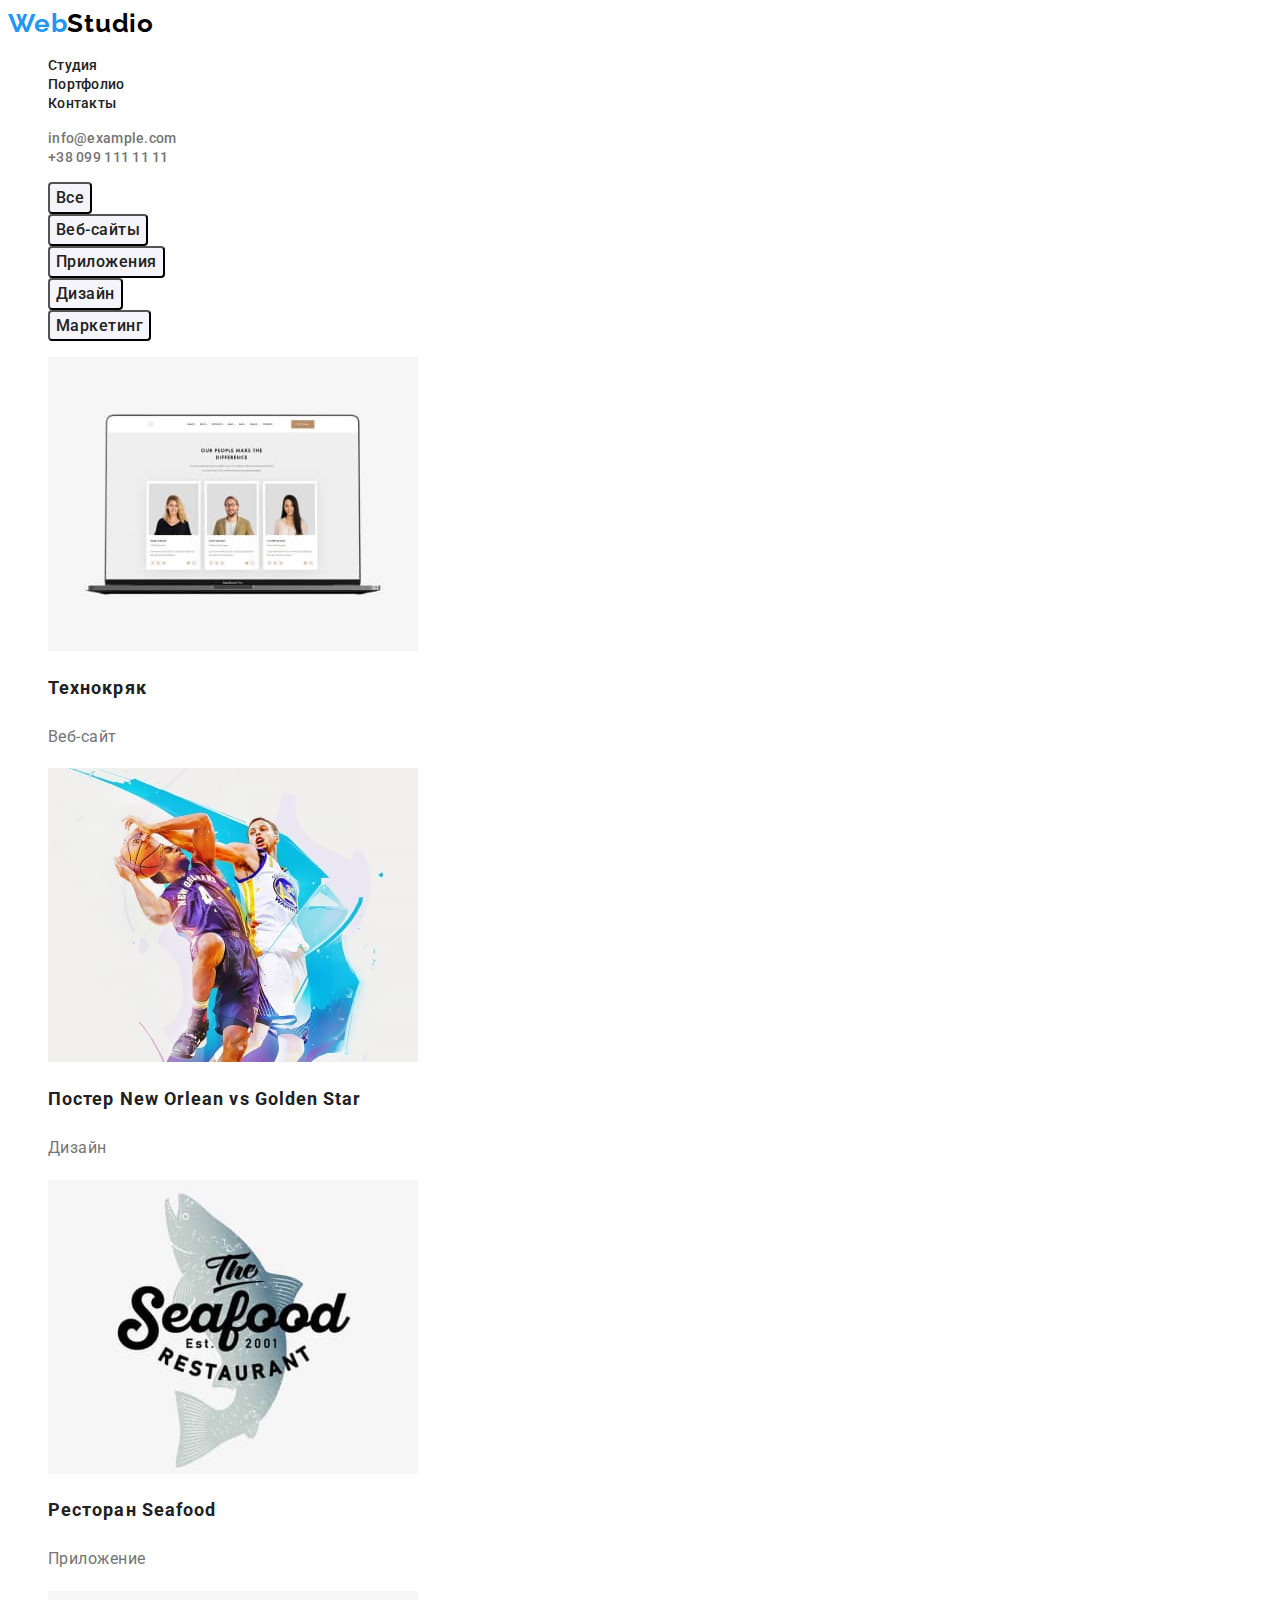
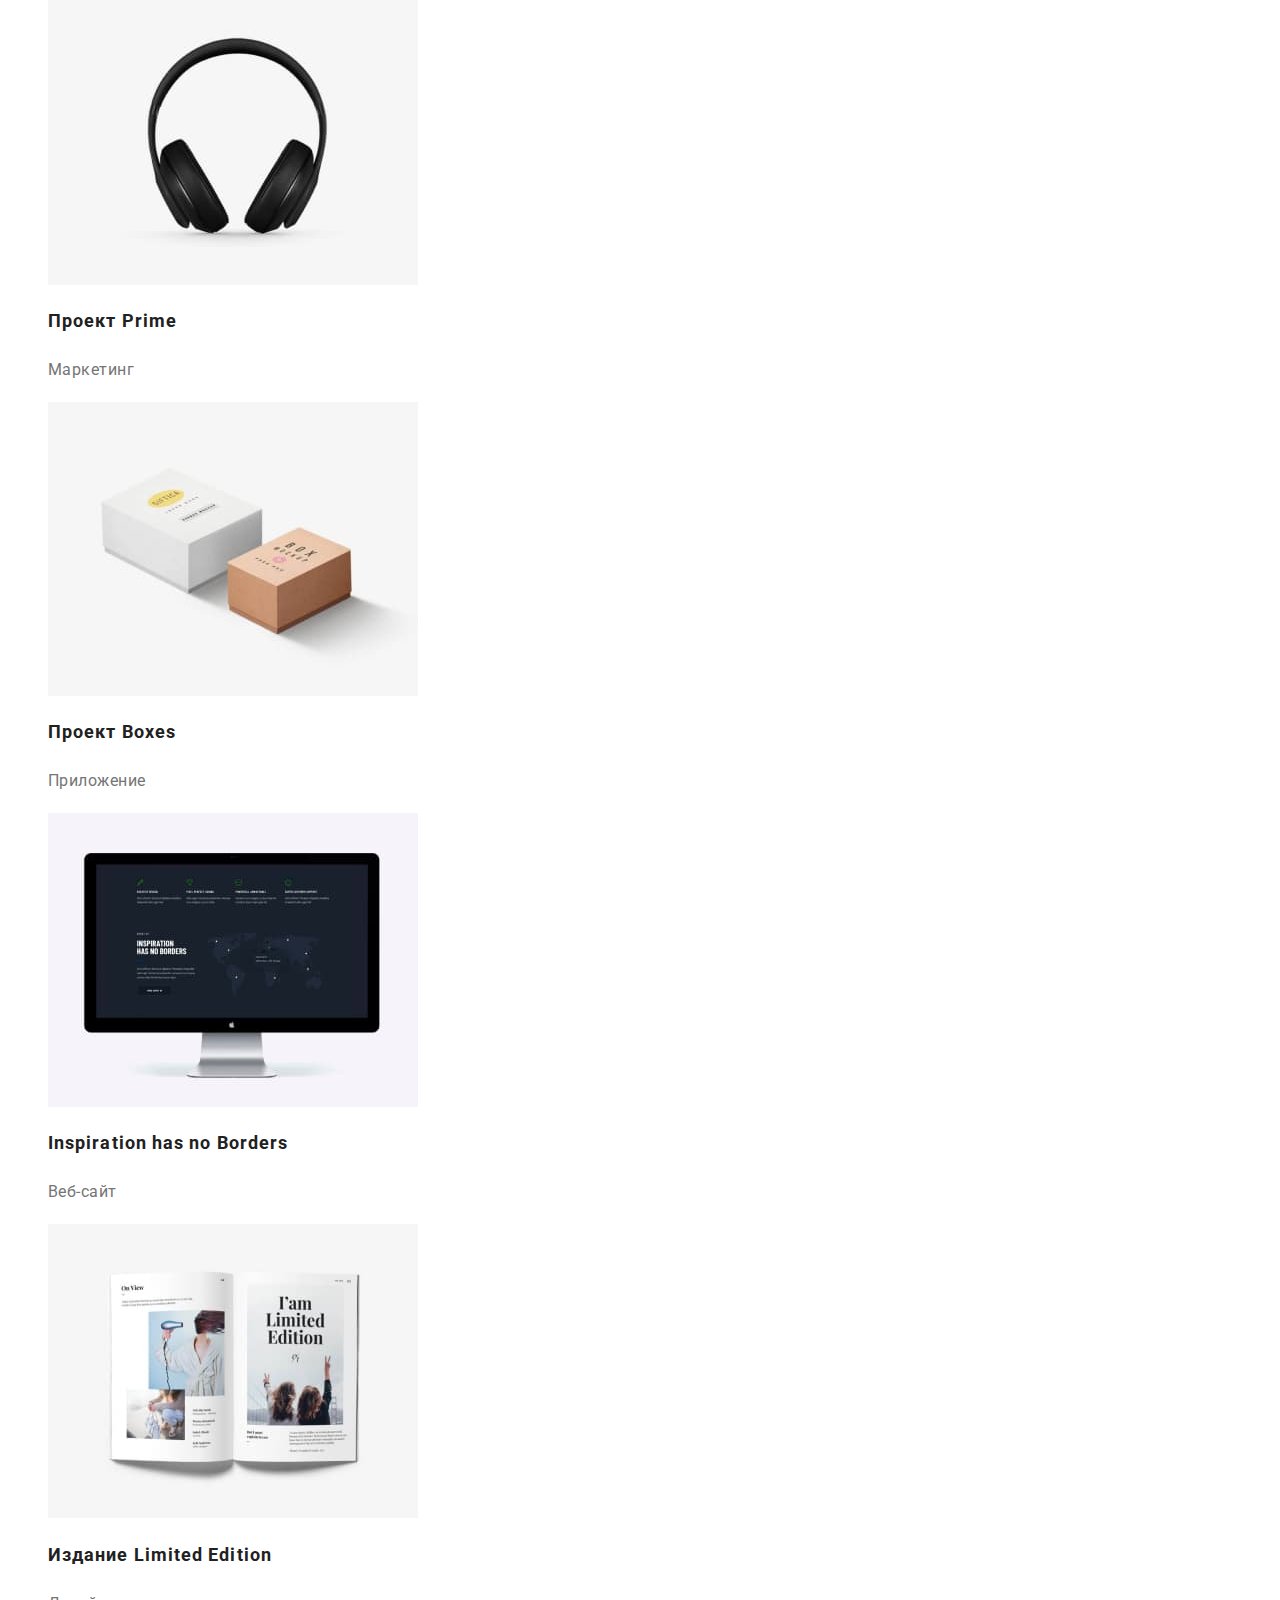
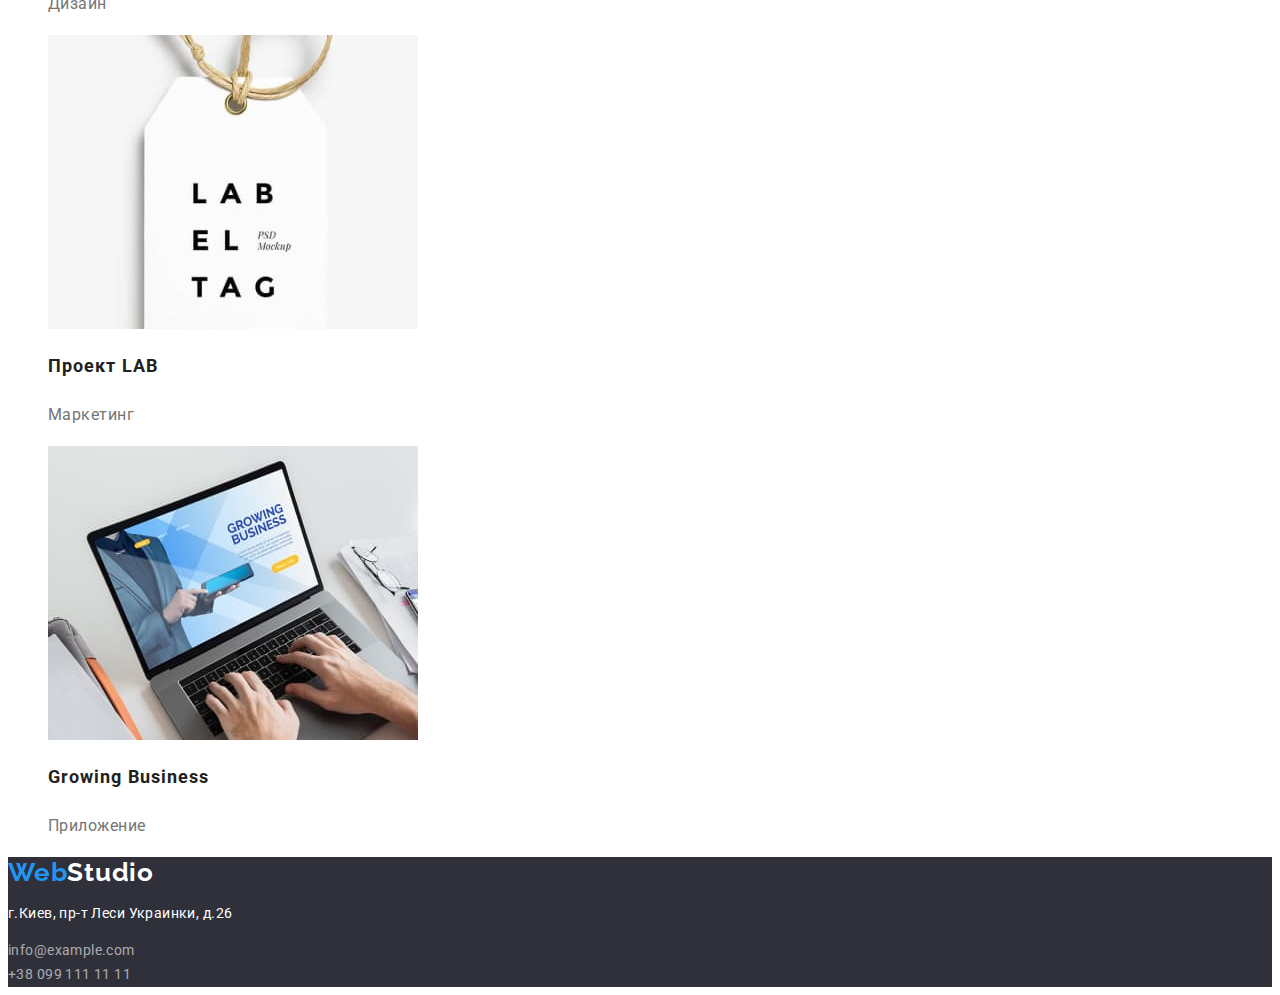
==== portfolio.html @ 2805c175 "try2" ====
<!DOCTYPE html>
<html lang="ru">

<head>
    <meta charset="UTF-8">
    <meta http-equiv="X-UA-Compatible" content="IE=edge">
    <meta name="viewport" content="width=device-width, initial-scale=1.0">
    <title>Document</title>
    <link
        href="https://fonts.googleapis.com/css2?family=Raleway:wght@700&family=Roboto:wght@400;500;700;900&display=swap"
        rel="stylesheet">
    <link rel="stylesheet" href="./css/styles.css" />
</head>

<body>
    <!--Header-->
    <header>
        <a href="#" class="logo"><span class="web">Web</span><span class="studio-black">Studio</span></a>
        <nav>
            <ul>
                <li><a class="menu-navigation" href="index.html">Студия</a></li>
                <li><a class="menu-navigation" href="#">Портфолио</a></li>
                <li><a class="menu-navigation" href="#">Контакты</a></li>
            </ul>
        </nav>
        <ul>
            <li><a class="contacts" href="mailto:info@example.com">info@example.com</a></li>
            <li><a class="contacts" href="tel:+380991111111">+38 099 111 11 11</a></li>
        </ul>
    </header>

    <!--Main-->
    <main>
        <!--Section 1-->
        <section>
            <h1 hidden>Фильтры</h1>
            <div>
                <ul>
                    <li><button type="button" class="buttons">Все</button></li>
                    <li><button type="button" class="buttons">Веб-сайты</button></li>
                    <li><button type="button" class="buttons">Приложения</button></li>
                    <li><button type="button" class="buttons">Дизайн</button></li>
                    <li><button type="button" class="buttons">Маркетинг</button></li>
                </ul>
            </div>
            <ul>
                <!-- Фото технокряка -->
                <li>
                    <img src="./images/project1.jpg" alt="Технокряк Веб-сайт" width="370" />
                    <h2 class="projects">Технокряк</h2>
                    <p class="product">Веб-сайт</p>
                </li>
                <!-- Фото лого постера -->
                <li>
                    <img src="./images/project2.jpg" alt="Постер New Orlean vs Golden Star Дизайн" width="370" />
                    <h2 class="projects">Постер New Orlean vs Golden Star</h2>
                    <p class="product">Дизайн</p>
                </li>
                <!-- Фото лого ресторана -->
                <li>
                    <img src="./images/project3.jpg" alt="Ресторан Seafood Приложение" width="370" />
                    <h2 class="projects">Ресторан Seafood</h2>
                    <p class="product">Приложение</p>
                </li>
                <!-- Фото наушников -->
                <li>
                    <img src="./images/project4.jpg" alt="Проект Prime Маркетинг Наушники" width="370" />
                    <h2 class="projects">Проект Prime</h2>
                    <p class="product">Маркетинг</p>
                </li>
                <!-- Фото коробок -->
                <li>
                    <img src="./images/project5.jpg" alt="Проект Boxes Приложение Коробки" width="370" />
                    <h2 class="projects">Проект Boxes</h2>
                    <p class="product">Приложение</p>
                </li>
                <!-- Фото монитора -->
                <li>
                    <img src="./images/project6.jpg" alt="Inspiration has no Borders Веб-сайт Монитор" width="370" />
                    <h2 class="projects">Inspiration has no Borders</h2>
                    <p class="product">Веб-сайт</p>
                </li>
                <!-- Фото книги -->
                <li>
                    <img src="./images/project7.jpg" alt="Издание Limited Edition Дизайн Книга" width="370" />
                    <h2 class="projects">Издание Limited Edition</h2>
                    <p class="product">Дизайн</p>
                </li>
                <!-- Фото ярлыка -->
                <li>
                    <img src="./images/project8.jpg" alt="Проект LAB Маркетинг Ярлык" width="370" />
                    <h2 class="projects">Проект LAB</h2>
                    <p class="product">Маркетинг</p>
                </li>
                <!-- Фото ноутбука -->
                <li>
                    <img src="./images/project9.jpg" alt="Growing Business Приложение Ноутбук" width="370" />
                    <h2 class="projects">Growing Business</h2>
                    <p class="product">Приложение</p>
                </li>
            </ul>
        </section>
    </main>
    <!-- Footer -->
    <footer>
        <a href="#" class="logo"><span class="web">Web</span><span class="studio-white">Studio</span></a>
        <address class="footer-address">
            <p class="footer-text">г.Киев, пр-т Леси Украинки, д.26</p>
            <a href="mailto:info@example.com" class="footer-link">info@example.com</a> <br>
            <a href="tel:+380991111111" class="footer-link">+38 099 111 11 11</a>
        </address>
    </footer>
</body>

</html>
---- css/styles.css ----
body {
    font-family: Roboto, Raleway, sans-serif;
    color: var(--main-text);
}

li {
    list-style: none;
}

/* HEADER */

/* logo */
.logo {
    font-family: Raleway, sans-serif;
    font-weight: 700;
    font-size: 26px;
    line-height: 1.19;
    text-decoration: none;
    letter-spacing: 0.03em;
}

.web {
    color: var(--active-text);
}

.studio-black {
    color: var(--ultra-black-text);
}

.studio-white {
    color: var(--white-text);
}

/* navigation */
.menu-navigation {
    font-weight: 500;
    font-size: 14px;
    line-height: 1.14;
    text-decoration: none;
    color: var(--black-text);
    letter-spacing: 0.02em;
}

.menu-navigation:link {
    color: var(--black-text);
}

.menu-navigation:visited {
    color: var(--black-text);
}

.menu-navigation:hover {
    color: var(--active-text);
}

.menu-navigation:focus {
    outline: none;
    color: var(--active-text);
}

.menu-navigation:active {
    color: var(--active-text);
}

/* contacts */
.contacts {
    font-weight: 500;
    font-size: 14px;
    line-height: 1.14;
    text-decoration: none;
    letter-spacing: 0.02em;
}

.contacts:link {
    color: var(--main-text);
}

.contacts:hover {
    color: var(--active-text);
}

.contacts:focus {
    outline: none;
    color: var(--active-text);
}

.contacts:active {
    color: var(--active-text);
}

/* MAIN */
/* STUDIO */

/* hero */
.hero {
    background-color: var(--dark-background);
}

.hero-slogan {
    font-weight: 900;
    font-size: 44px;
    line-height: 1.36;
    color: var(--white-text);
    text-align: center;
    letter-spacing: 0.06em;
    text-transform: uppercase;
}

/* button-studio */
.button-studio {
    width: 200px;
    height: 50px;
    box-shadow: 0px 4px 4px rgba(0, 0, 0, 0.15);
    border-radius: 4px;

    font-family: Roboto, Raleway, sans-serif;
    text-align: center;
    text-decoration: none;
    font-weight: 700;
    font-size: 16px;
    line-height: 1.88;
    letter-spacing: 0.06em;
    background-color: var(--active-text);
    color: var(--white-text);
    cursor: pointer;
}

.button-studio:hover {
    background-color: var(--active-text);
    color: var(--white-text);
}

.button-studio:focus {
    outline: none;
    background-color: var(--active-text);
    color: var(--white-text);
}

.button-studio:active {
    color: var(--black-text);
    background-color: var(--light-background);
}

.title {
    font-weight: 700;
    font-size: 14px;
    line-height: 1.14;
    text-decoration: none;
    color: var(--black-text);
    letter-spacing: 0.03em;
    text-transform: uppercase;
}

.text {
    font-size: 14px;
    line-height: 1.71;
    text-decoration: none;
    letter-spacing: 0.03em;
}

.activity {
    font-weight: 700;
    font-size: 36px;
    line-height: 1.16;
    text-decoration: none;
    color: var(--black-text);
    text-align: center;
    letter-spacing: 0.03em;
}

.my-team {
    font-weight: 700;
    font-size: 36px;
    line-height: 1.16;
    text-decoration: none;
    color: var(--black-text);
    text-align: center;
    letter-spacing: 0.03em;
}

.member {
    font-weight: 500;
    font-size: 16px;
    line-height: 1.18;
    text-decoration: none;
    color: var(--black-text);
    text-align: center;
    letter-spacing: 0.03em;
}

.position {
    font-size: 16px;
    line-height: 1.18;
    text-decoration: none;
    text-align: center;
    letter-spacing: 0.03em;
}

/* PORTFOLIO */

/* buttons */
.buttons {
    font-family: Roboto, Raleway, sans-serif;
    text-align: center;
    text-decoration: none;
    font-weight: 500;
    font-size: 16px;
    line-height: 1.62;
    color: var(--black-text);
    background-color: var(--light-background);
    cursor: pointer;
    border-radius: 4px;
    letter-spacing: 0.03em;
}

.buttons:hover {
    background-color: var(--active-text);
    color: var(--white-text);
}

.buttons:focus {
    outline: none;
    background-color: var(--active-text);
    color: var(--white-text);
}

.buttons:active {
    background-color: var(--active-text);
    color: var(--white-text);
}

/* projects */
.projects {
    font-weight: 700;
    font-size: 18px;
    line-height: 2;
    color: var(--black-text);
    letter-spacing: 0.06em;
}

.product {
    font-size: 16px;
    line-height: 1.88;
    text-decoration: none;
    letter-spacing: 0.03em;
}

/* FOOTER */

footer {
background-color: var(--dark-background);
}

.footer-address {
    font-style: normal;
}

.footer-text {
    font-size: 14px;
    line-height: 1.71;
    text-decoration: none;
    letter-spacing: 0.03em;
    color: var(--white-text);
}

.footer-link {
    font-size: 14px;
    line-height: 1.7;
    text-decoration: none;
    letter-spacing: 0.03em;
    color: rgba(255, 255, 255, 0.6);
}

.footer:link {
    color: var(--main-text);
}

.footer:hover {
    color: var(--active-text);
}

.footer:focus {
    outline: none;
}

.footer:active {
    color: var(--active-text);
}

/* variables */
:root {
    --dark-background: #2F303A;
    --light-background: #F5F4FA;
    --active-text: #2196F3;
    --main-text: #757575;
    --white-text: #FFFFFF;
    --black-text: #212121;
    --ultra-black-text: #000000;
}
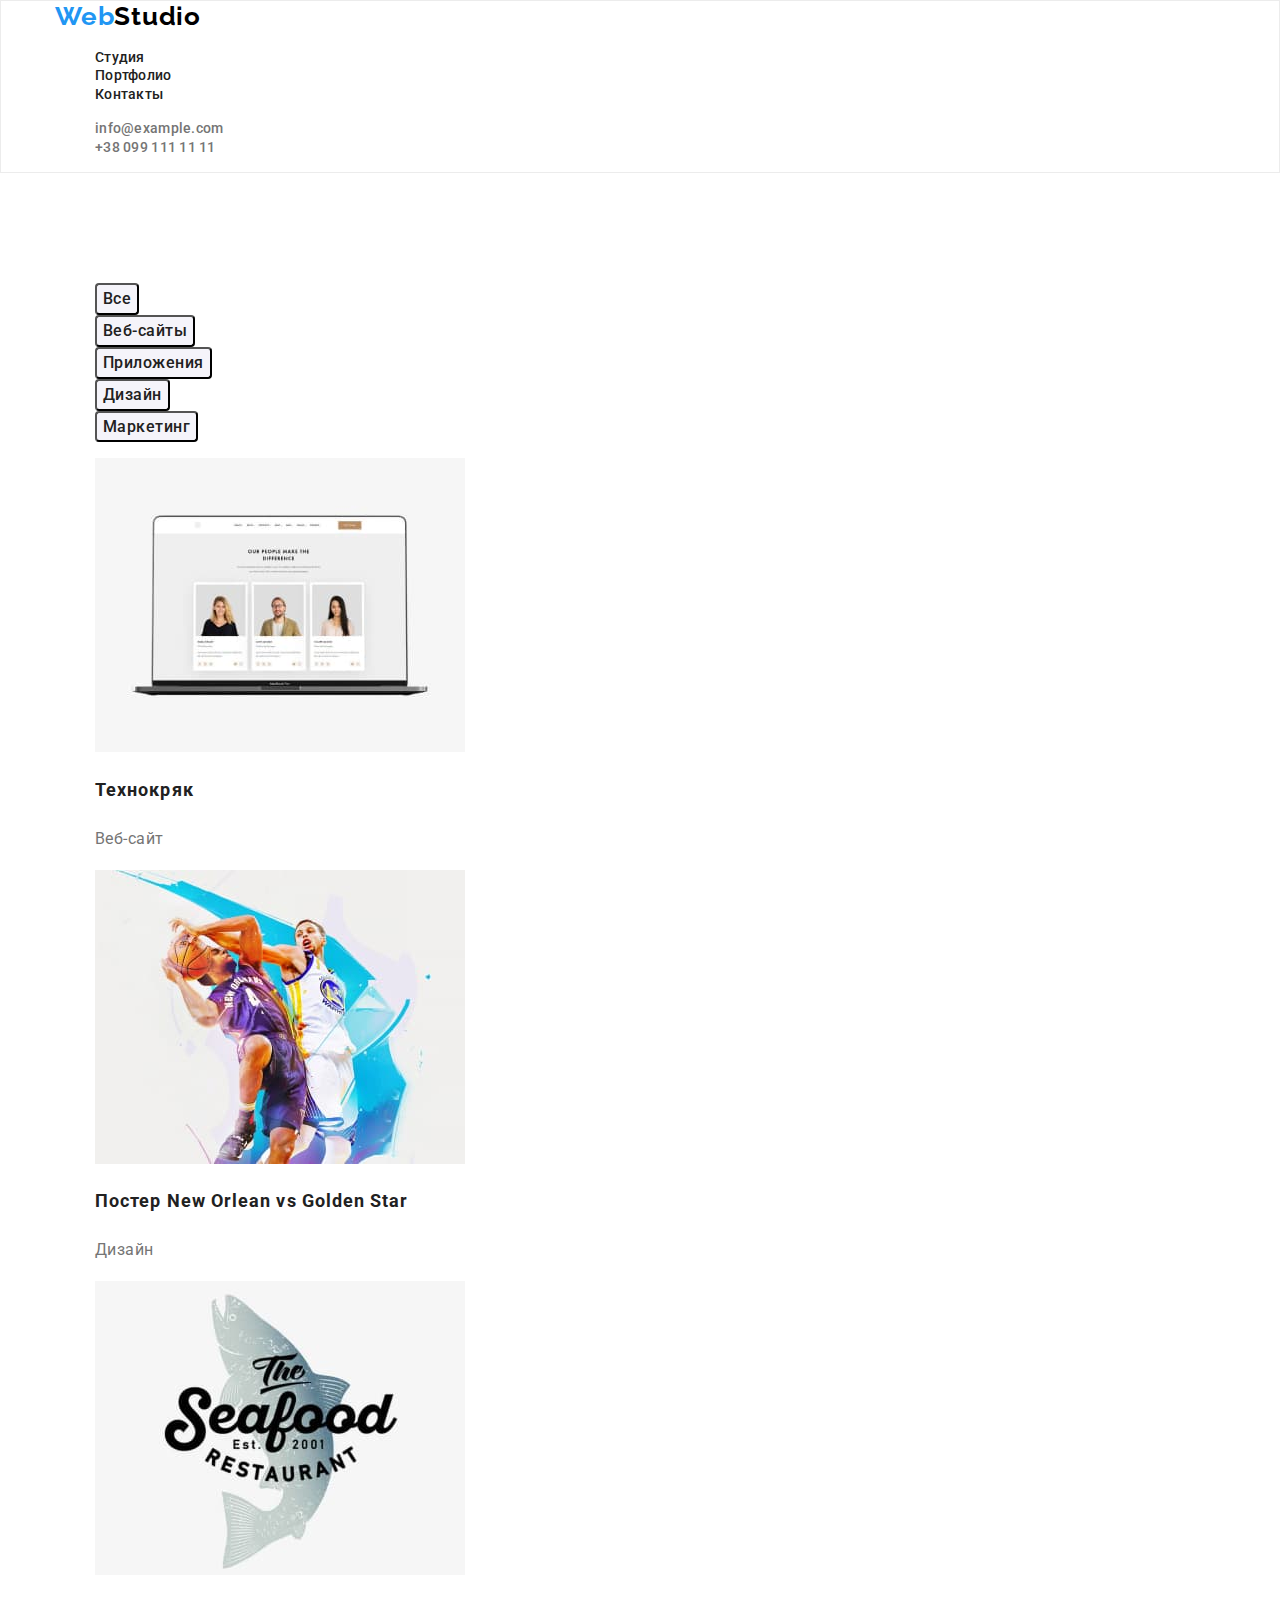
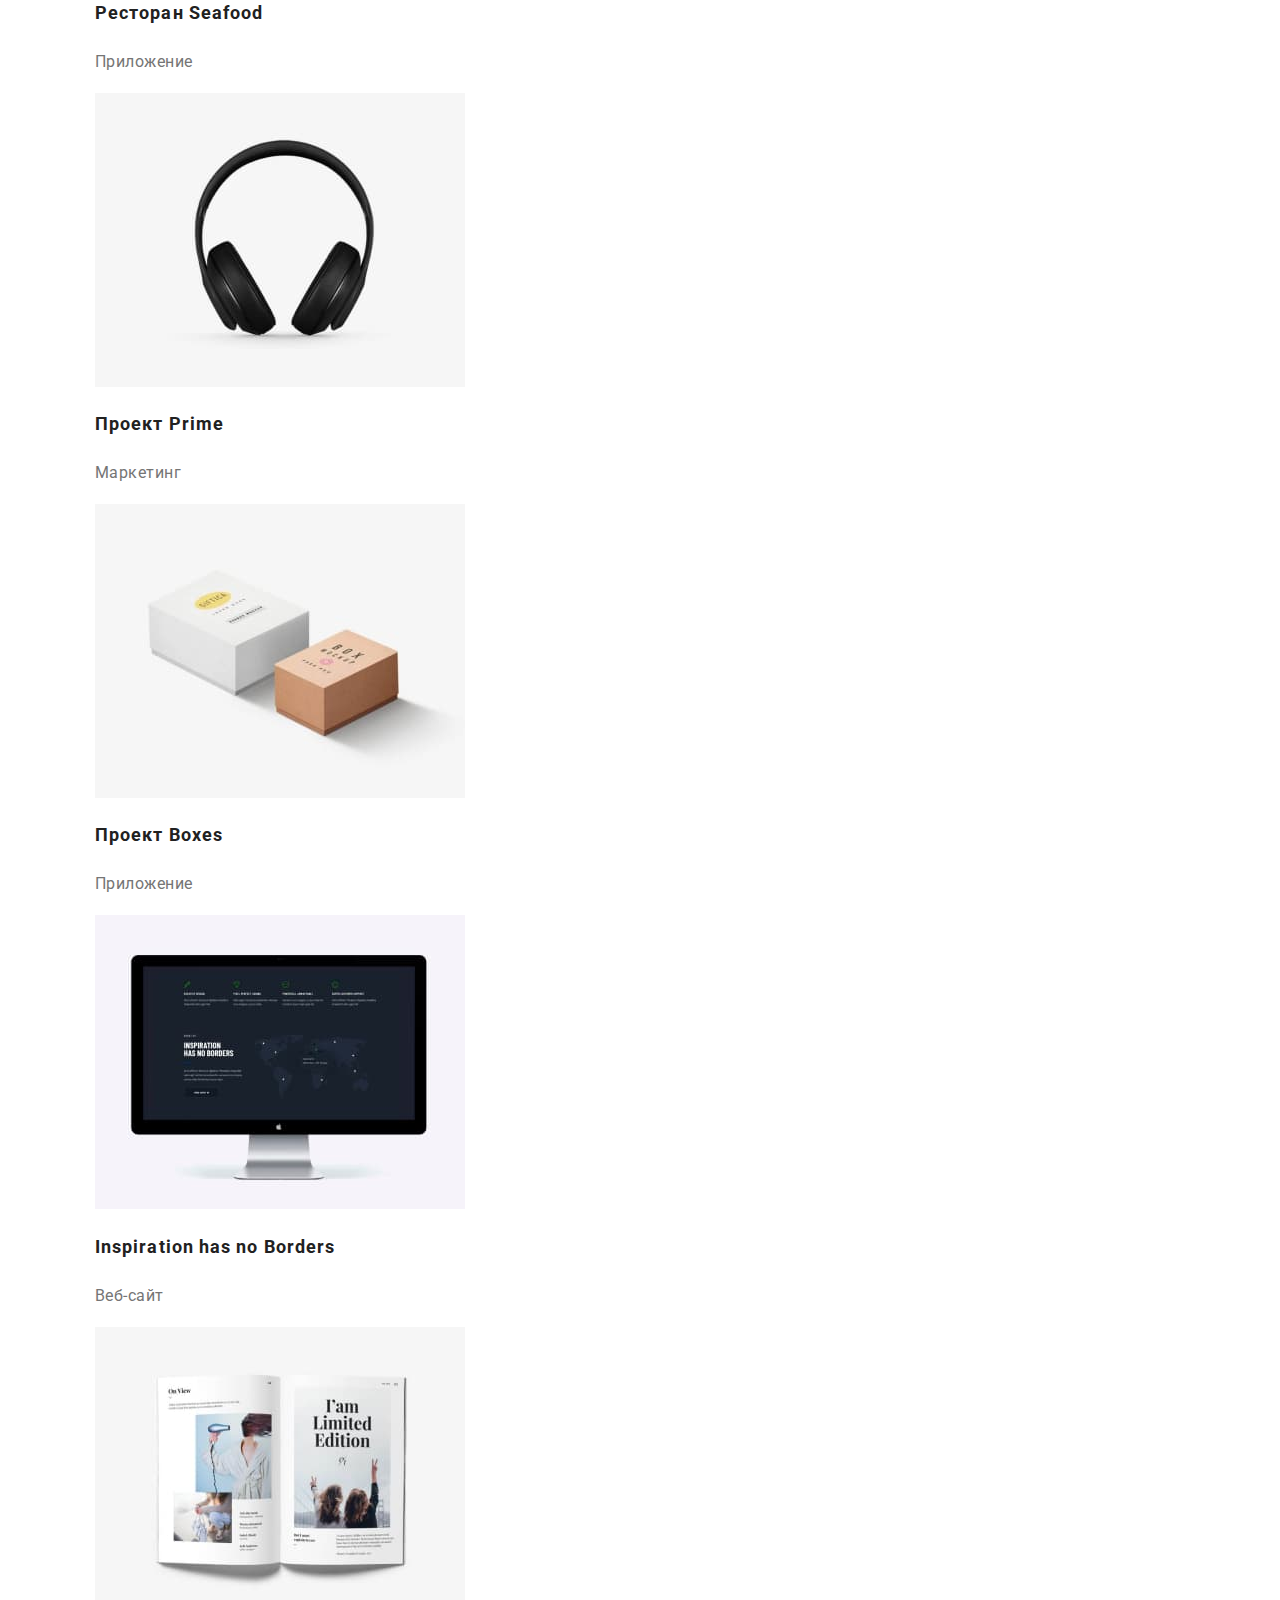
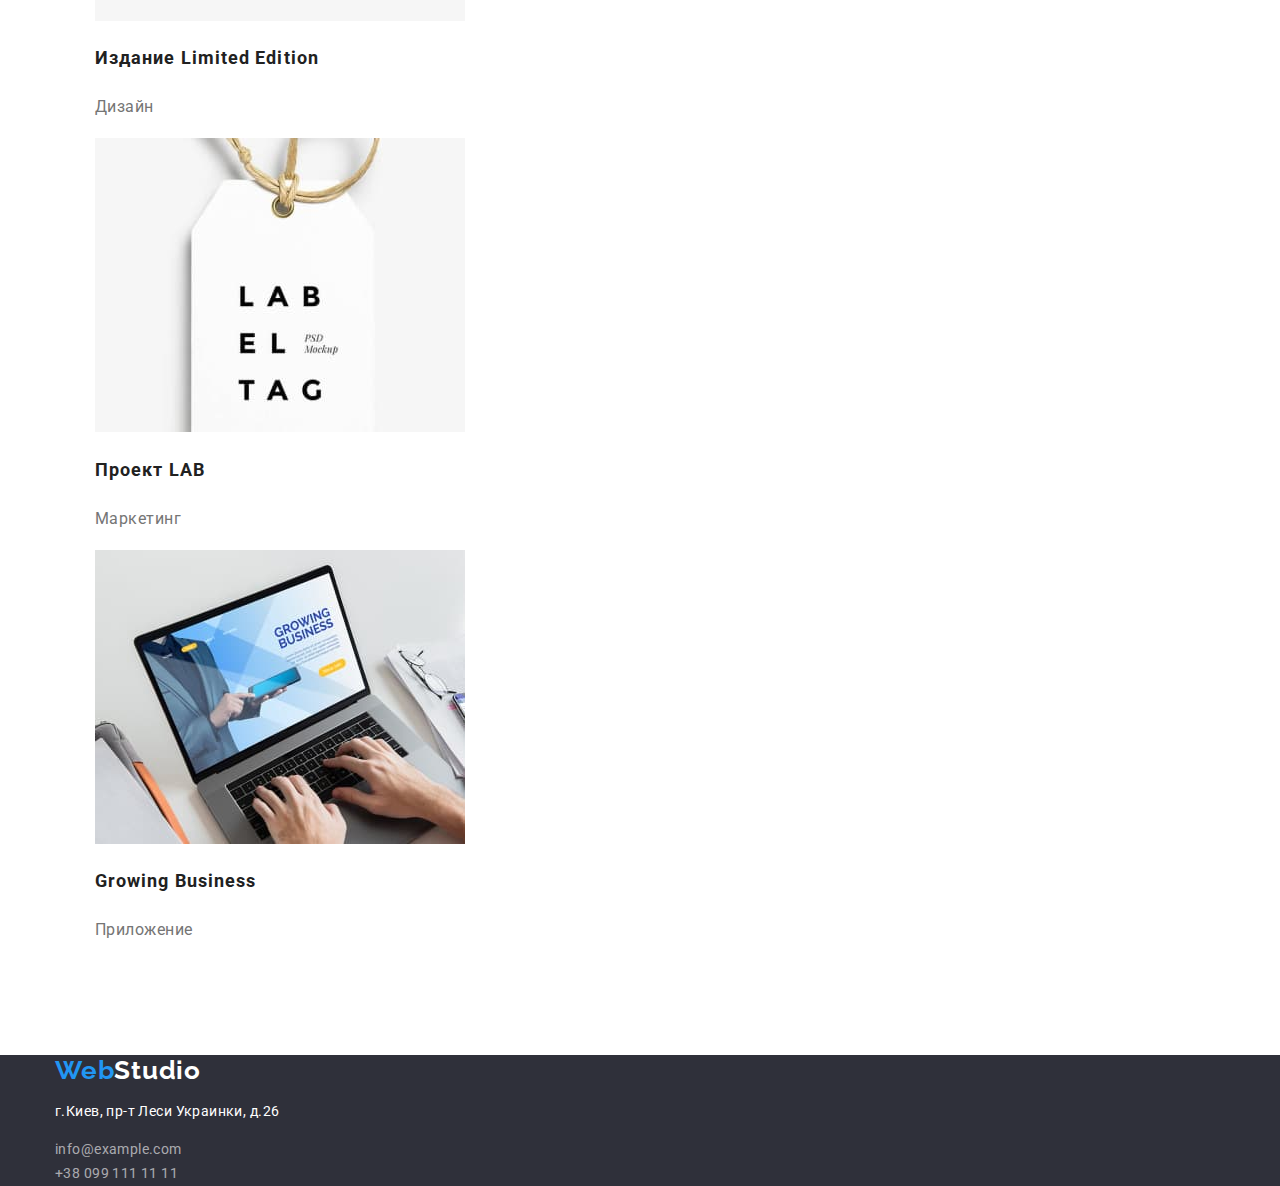
==== commit ba9cc9ab: "try1" ====
--- a/portfolio.html
+++ b/portfolio.html
@@ -9,106 +9,115 @@
     <link
         href="https://fonts.googleapis.com/css2?family=Raleway:wght@700&family=Roboto:wght@400;500;700;900&display=swap"
         rel="stylesheet">
+    <link rel="stylesheet"
+        href="https://cdnjs.cloudflare.com/ajax/libs/modern-normalize/1.0.0/modern-normalize.min.css" />
     <link rel="stylesheet" href="./css/styles.css" />
 </head>
 
 <body>
     <!--Header-->
-    <header>
-        <a href="#" class="logo"><span class="web">Web</span><span class="studio-black">Studio</span></a>
-        <nav>
+    <header class="line">
+        <div class="container">
+            <a href="#" class="logo"><span class="web">Web</span><span class="studio-black">Studio</span></a>
+            <nav>
+                <ul>
+                    <li><a class="menu-navigation" href="index.html">Студия</a></li>
+                    <li><a class="menu-navigation" href="#">Портфолио</a></li>
+                    <li><a class="menu-navigation" href="#">Контакты</a></li>
+                </ul>
+            </nav>
             <ul>
-                <li><a class="menu-navigation" href="index.html">Студия</a></li>
-                <li><a class="menu-navigation" href="#">Портфолио</a></li>
-                <li><a class="menu-navigation" href="#">Контакты</a></li>
+                <li><a class="contacts" href="mailto:info@example.com">info@example.com</a></li>
+                <li><a class="contacts" href="tel:+380991111111">+38 099 111 11 11</a></li>
             </ul>
-        </nav>
-        <ul>
-            <li><a class="contacts" href="mailto:info@example.com">info@example.com</a></li>
-            <li><a class="contacts" href="tel:+380991111111">+38 099 111 11 11</a></li>
-        </ul>
+        </div>
     </header>
 
     <!--Main-->
     <main>
         <!--Section 1-->
-        <section>
-            <h1 hidden>Фильтры</h1>
-            <div>
+        <section class="section">
+            <div class="container">
+                <h1 hidden>Фильтры</h1>
+                <div>
+                    <ul>
+                        <li><button type="button" class="buttons">Все</button></li>
+                        <li><button type="button" class="buttons">Веб-сайты</button></li>
+                        <li><button type="button" class="buttons">Приложения</button></li>
+                        <li><button type="button" class="buttons">Дизайн</button></li>
+                        <li><button type="button" class="buttons">Маркетинг</button></li>
+                    </ul>
+                </div>
                 <ul>
-                    <li><button type="button" class="buttons">Все</button></li>
-                    <li><button type="button" class="buttons">Веб-сайты</button></li>
-                    <li><button type="button" class="buttons">Приложения</button></li>
-                    <li><button type="button" class="buttons">Дизайн</button></li>
-                    <li><button type="button" class="buttons">Маркетинг</button></li>
+                    <!-- Фото технокряка -->
+                    <li>
+                        <img src="./images/project1.jpg" alt="Технокряк Веб-сайт" width="370" />
+                        <h2 class="projects">Технокряк</h2>
+                        <p class="product">Веб-сайт</p>
+                    </li>
+                    <!-- Фото лого постера -->
+                    <li>
+                        <img src="./images/project2.jpg" alt="Постер New Orlean vs Golden Star Дизайн" width="370" />
+                        <h2 class="projects">Постер New Orlean vs Golden Star</h2>
+                        <p class="product">Дизайн</p>
+                    </li>
+                    <!-- Фото лого ресторана -->
+                    <li>
+                        <img src="./images/project3.jpg" alt="Ресторан Seafood Приложение" width="370" />
+                        <h2 class="projects">Ресторан Seafood</h2>
+                        <p class="product">Приложение</p>
+                    </li>
+                    <!-- Фото наушников -->
+                    <li>
+                        <img src="./images/project4.jpg" alt="Проект Prime Маркетинг Наушники" width="370" />
+                        <h2 class="projects">Проект Prime</h2>
+                        <p class="product">Маркетинг</p>
+                    </li>
+                    <!-- Фото коробок -->
+                    <li>
+                        <img src="./images/project5.jpg" alt="Проект Boxes Приложение Коробки" width="370" />
+                        <h2 class="projects">Проект Boxes</h2>
+                        <p class="product">Приложение</p>
+                    </li>
+                    <!-- Фото монитора -->
+                    <li>
+                        <img src="./images/project6.jpg" alt="Inspiration has no Borders Веб-сайт Монитор"
+                            width="370" />
+                        <h2 class="projects">Inspiration has no Borders</h2>
+                        <p class="product">Веб-сайт</p>
+                    </li>
+                    <!-- Фото книги -->
+                    <li>
+                        <img src="./images/project7.jpg" alt="Издание Limited Edition Дизайн Книга" width="370" />
+                        <h2 class="projects">Издание Limited Edition</h2>
+                        <p class="product">Дизайн</p>
+                    </li>
+                    <!-- Фото ярлыка -->
+                    <li>
+                        <img src="./images/project8.jpg" alt="Проект LAB Маркетинг Ярлык" width="370" />
+                        <h2 class="projects">Проект LAB</h2>
+                        <p class="product">Маркетинг</p>
+                    </li>
+                    <!-- Фото ноутбука -->
+                    <li>
+                        <img src="./images/project9.jpg" alt="Growing Business Приложение Ноутбук" width="370" />
+                        <h2 class="projects">Growing Business</h2>
+                        <p class="product">Приложение</p>
+                    </li>
                 </ul>
             </div>
-            <ul>
-                <!-- Фото технокряка -->
-                <li>
-                    <img src="./images/project1.jpg" alt="Технокряк Веб-сайт" width="370" />
-                    <h2 class="projects">Технокряк</h2>
-                    <p class="product">Веб-сайт</p>
-                </li>
-                <!-- Фото лого постера -->
-                <li>
-                    <img src="./images/project2.jpg" alt="Постер New Orlean vs Golden Star Дизайн" width="370" />
-                    <h2 class="projects">Постер New Orlean vs Golden Star</h2>
-                    <p class="product">Дизайн</p>
-                </li>
-                <!-- Фото лого ресторана -->
-                <li>
-                    <img src="./images/project3.jpg" alt="Ресторан Seafood Приложение" width="370" />
-                    <h2 class="projects">Ресторан Seafood</h2>
-                    <p class="product">Приложение</p>
-                </li>
-                <!-- Фото наушников -->
-                <li>
-                    <img src="./images/project4.jpg" alt="Проект Prime Маркетинг Наушники" width="370" />
-                    <h2 class="projects">Проект Prime</h2>
-                    <p class="product">Маркетинг</p>
-                </li>
-                <!-- Фото коробок -->
-                <li>
-                    <img src="./images/project5.jpg" alt="Проект Boxes Приложение Коробки" width="370" />
-                    <h2 class="projects">Проект Boxes</h2>
-                    <p class="product">Приложение</p>
-                </li>
-                <!-- Фото монитора -->
-                <li>
-                    <img src="./images/project6.jpg" alt="Inspiration has no Borders Веб-сайт Монитор" width="370" />
-                    <h2 class="projects">Inspiration has no Borders</h2>
-                    <p class="product">Веб-сайт</p>
-                </li>
-                <!-- Фото книги -->
-                <li>
-                    <img src="./images/project7.jpg" alt="Издание Limited Edition Дизайн Книга" width="370" />
-                    <h2 class="projects">Издание Limited Edition</h2>
-                    <p class="product">Дизайн</p>
-                </li>
-                <!-- Фото ярлыка -->
-                <li>
-                    <img src="./images/project8.jpg" alt="Проект LAB Маркетинг Ярлык" width="370" />
-                    <h2 class="projects">Проект LAB</h2>
-                    <p class="product">Маркетинг</p>
-                </li>
-                <!-- Фото ноутбука -->
-                <li>
-                    <img src="./images/project9.jpg" alt="Growing Business Приложение Ноутбук" width="370" />
-                    <h2 class="projects">Growing Business</h2>
-                    <p class="product">Приложение</p>
-                </li>
-            </ul>
         </section>
     </main>
     <!-- Footer -->
     <footer>
-        <a href="#" class="logo"><span class="web">Web</span><span class="studio-white">Studio</span></a>
-        <address class="footer-address">
-            <p class="footer-text">г.Киев, пр-т Леси Украинки, д.26</p>
-            <a href="mailto:info@example.com" class="footer-link">info@example.com</a> <br>
-            <a href="tel:+380991111111" class="footer-link">+38 099 111 11 11</a>
-        </address>
+        <div class="container">
+            <a href="#" class="logo"><span class="web">Web</span><span class="studio-white">Studio</span></a>
+            <address class="footer-address">
+                <p class="footer-text">г.Киев, пр-т Леси Украинки, д.26</p>
+                <a href="mailto:info@example.com" class="footer-link">info@example.com</a> <br>
+                <a href="tel:+380991111111" class="footer-link">+38 099 111 11 11</a>
+            </address>
+        </div>
     </footer>
 </body>
 
--- a/css/styles.css
+++ b/css/styles.css
@@ -1,8 +1,24 @@
+*,
+*::before,
+*::after {
+  box-sizing: border-box;
+}
+
 body {
     font-family: Roboto, Raleway, sans-serif;
     color: var(--main-text);
 }
 
+.container {
+    width: 1200px;
+    padding: 0 15px;
+    margin: 0 auto;
+  }
+
+.section {
+    padding: 94px 0px;
+}
+
 li {
     list-style: none;
 }
@@ -62,6 +78,11 @@
     color: var(--active-text);
 }
 
+.container-nav {
+    display: flex;
+    justify-content: flex-start;
+}
+
 /* contacts */
 .contacts {
     font-weight: 500;
@@ -86,6 +107,15 @@
 
 .contacts:active {
     color: var(--active-text);
+}
+
+.container-contacts {
+    display: inline-flex;
+    justify-content: flex-end;
+}
+
+.line {
+    border: 1px solid #ECECEC;
 }
 
 /* MAIN */
@@ -123,6 +153,10 @@
     background-color: var(--active-text);
     color: var(--white-text);
     cursor: pointer;
+
+    display: flex;
+    align-items: center;
+    letter-spacing: 0.06em;
 }
 
 .button-studio:hover {
@@ -156,6 +190,11 @@
     line-height: 1.71;
     text-decoration: none;
     letter-spacing: 0.03em;
+}
+
+.container-pluses {
+    display: flex;
+    justify-content: space-between;
 }
 
 .activity {
@@ -168,6 +207,12 @@
     letter-spacing: 0.03em;
 }
 
+.container-activity {
+    display: flex;
+    justify-content: space-between;
+    background-color: var(--ultra-light-backgroud);
+}
+
 .my-team {
     font-weight: 700;
     font-size: 36px;
@@ -176,6 +221,17 @@
     color: var(--black-text);
     text-align: center;
     letter-spacing: 0.03em;
+}
+
+.container-team {
+    display: flex;
+    justify-content: space-between;
+    box-shadow: 0px 1px 3px rgba(0, 0, 0, 0.12), 0px 1px 1px rgba(0, 0, 0, 0.14), 0px 2px 1px rgba(0, 0, 0, 0.2);
+    border-radius: 0px 0px 4px 4px;
+}
+
+.team-background {
+    background-color: var(--light-background);
 }
 
 .member {
@@ -296,4 +352,5 @@
     --white-text: #FFFFFF;
     --black-text: #212121;
     --ultra-black-text: #000000;
+    --line-color: #ECECEC;
 }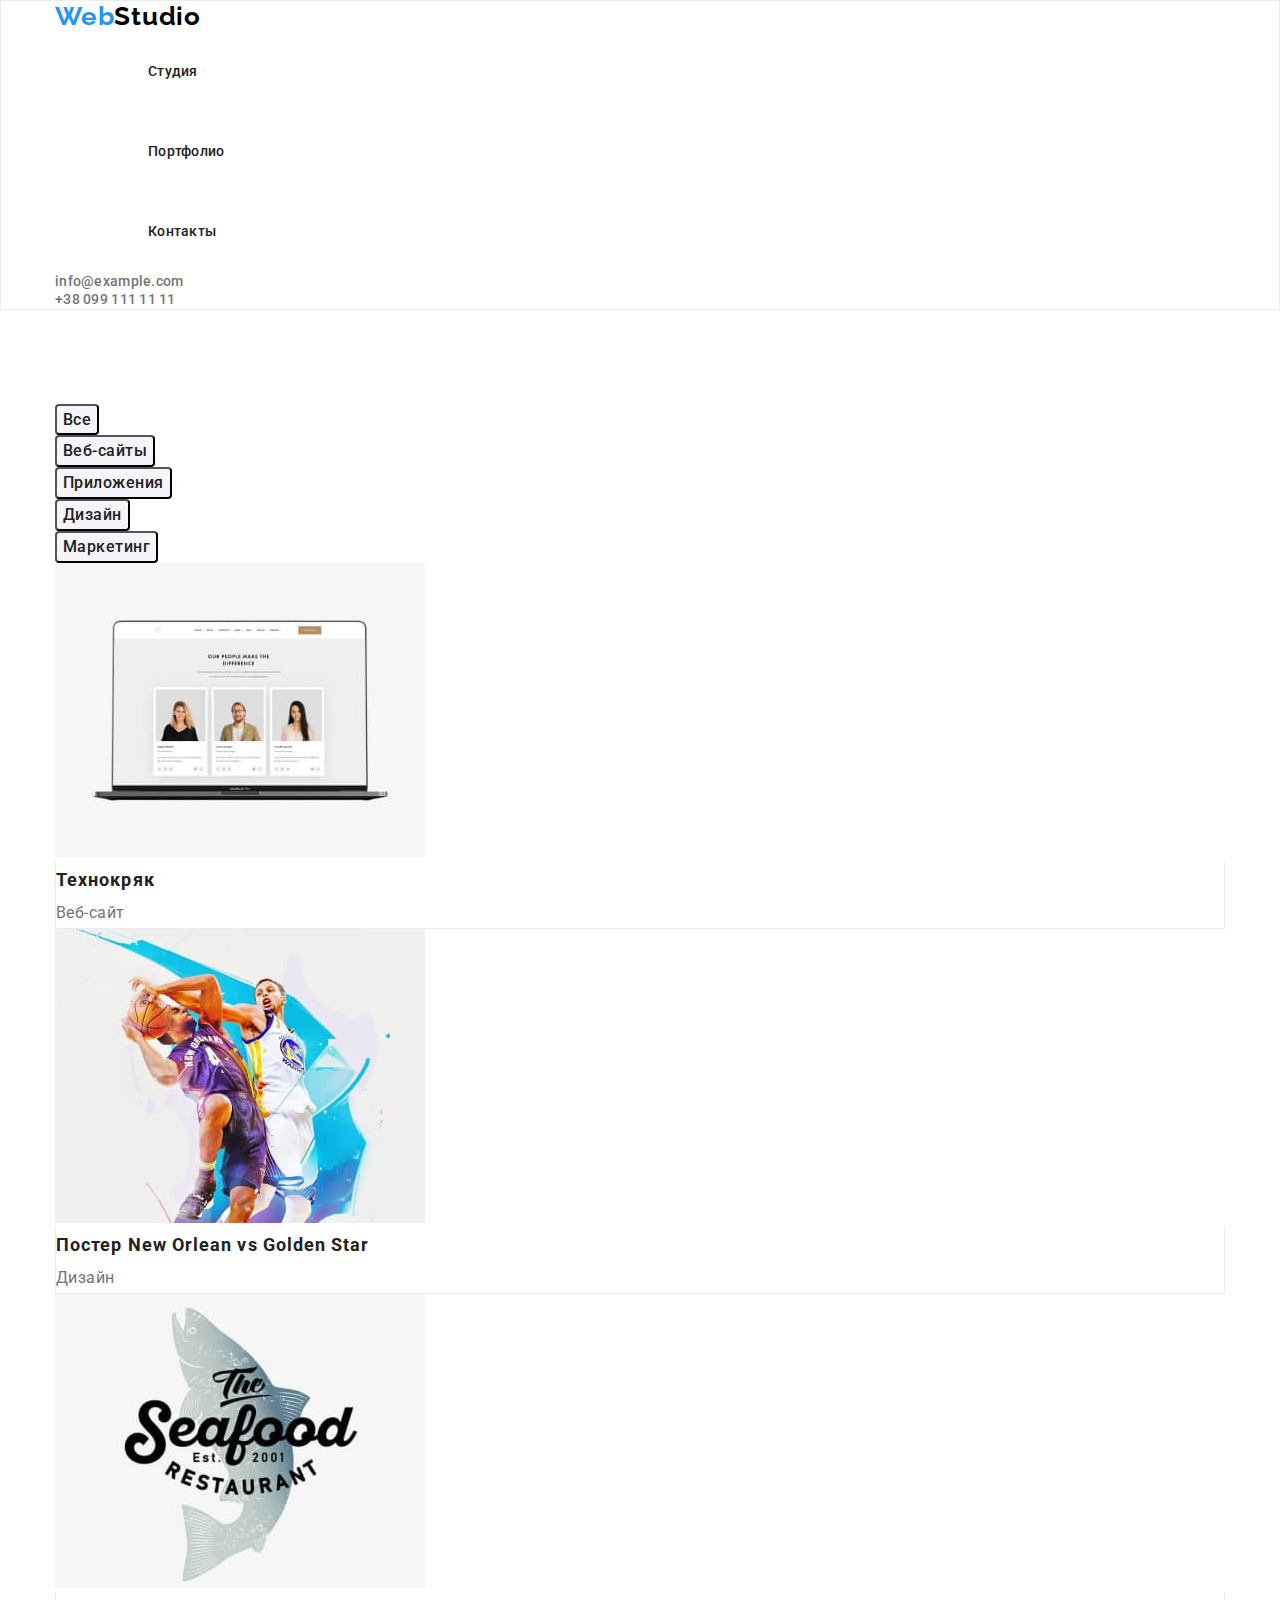
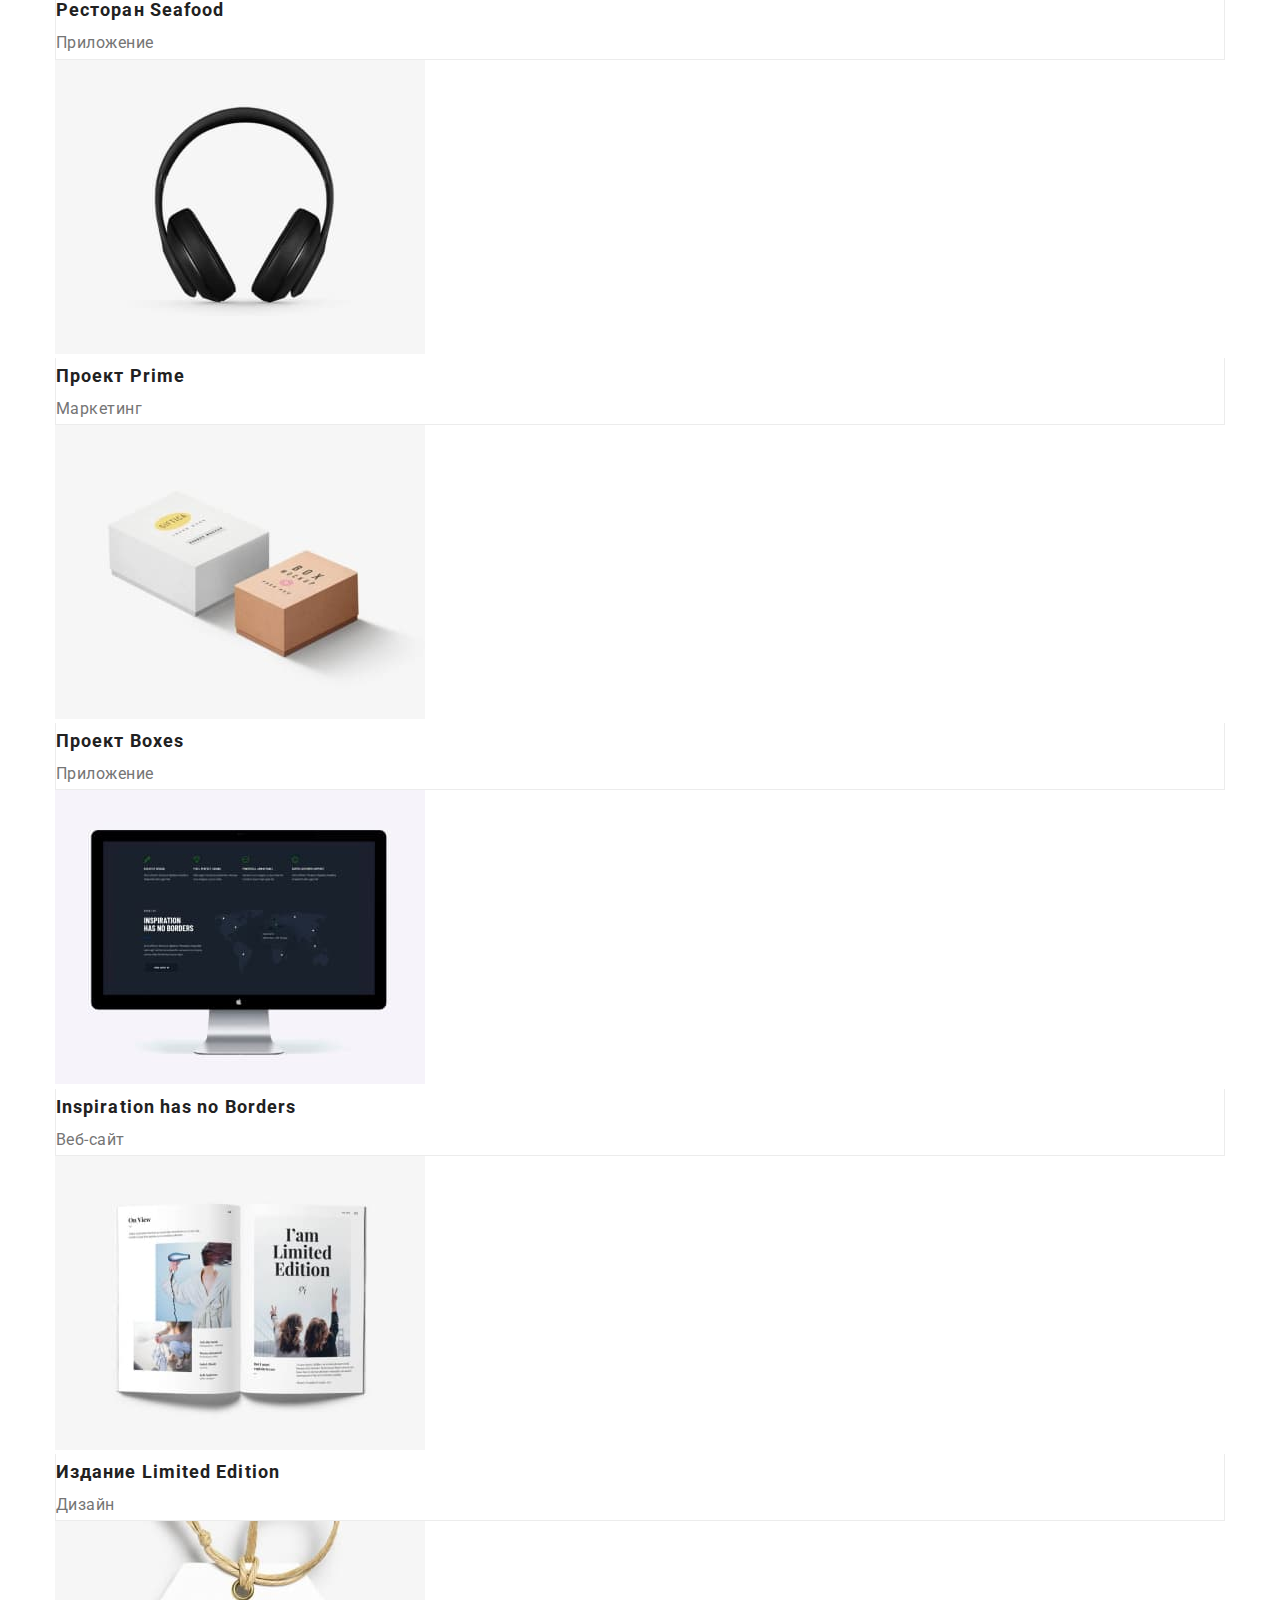
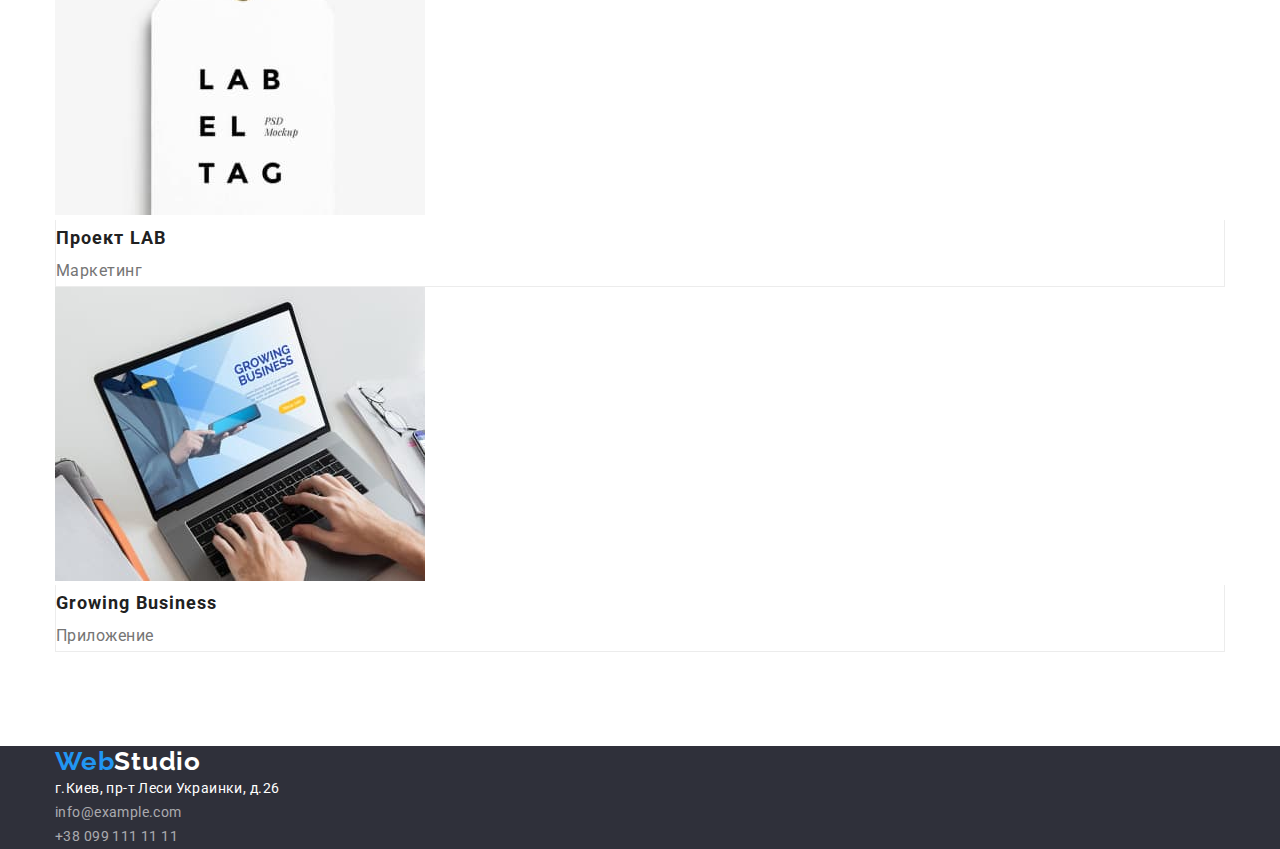
==== commit 076b948b: "try08" ====
--- a/portfolio.html
+++ b/portfolio.html
@@ -52,57 +52,75 @@
                     <!-- Фото технокряка -->
                     <li>
                         <img src="./images/project1.jpg" alt="Технокряк Веб-сайт" width="370" />
+                        <div class="borders">
                         <h2 class="projects">Технокряк</h2>
                         <p class="product">Веб-сайт</p>
+                    </div>
                     </li>
                     <!-- Фото лого постера -->
                     <li>
                         <img src="./images/project2.jpg" alt="Постер New Orlean vs Golden Star Дизайн" width="370" />
+                        <div class="borders">
                         <h2 class="projects">Постер New Orlean vs Golden Star</h2>
                         <p class="product">Дизайн</p>
+                    </div>
                     </li>
                     <!-- Фото лого ресторана -->
                     <li>
                         <img src="./images/project3.jpg" alt="Ресторан Seafood Приложение" width="370" />
+                        <div class="borders">
                         <h2 class="projects">Ресторан Seafood</h2>
                         <p class="product">Приложение</p>
+                    </div>
                     </li>
                     <!-- Фото наушников -->
                     <li>
                         <img src="./images/project4.jpg" alt="Проект Prime Маркетинг Наушники" width="370" />
+                        <div class="borders">
                         <h2 class="projects">Проект Prime</h2>
                         <p class="product">Маркетинг</p>
+                    </div>
                     </li>
                     <!-- Фото коробок -->
                     <li>
                         <img src="./images/project5.jpg" alt="Проект Boxes Приложение Коробки" width="370" />
+                        <div class="borders">
                         <h2 class="projects">Проект Boxes</h2>
                         <p class="product">Приложение</p>
+                    </div>
                     </li>
                     <!-- Фото монитора -->
                     <li>
                         <img src="./images/project6.jpg" alt="Inspiration has no Borders Веб-сайт Монитор"
                             width="370" />
+                            <div class="borders">
                         <h2 class="projects">Inspiration has no Borders</h2>
                         <p class="product">Веб-сайт</p>
+                    </div>
                     </li>
                     <!-- Фото книги -->
                     <li>
                         <img src="./images/project7.jpg" alt="Издание Limited Edition Дизайн Книга" width="370" />
+                        <div class="borders">
                         <h2 class="projects">Издание Limited Edition</h2>
                         <p class="product">Дизайн</p>
+                        </div>
                     </li>
                     <!-- Фото ярлыка -->
                     <li>
                         <img src="./images/project8.jpg" alt="Проект LAB Маркетинг Ярлык" width="370" />
+                        <div class="borders">
                         <h2 class="projects">Проект LAB</h2>
                         <p class="product">Маркетинг</p>
+                    </div>
                     </li>
                     <!-- Фото ноутбука -->
                     <li>
                         <img src="./images/project9.jpg" alt="Growing Business Приложение Ноутбук" width="370" />
+                        <div class="borders">
                         <h2 class="projects">Growing Business</h2>
                         <p class="product">Приложение</p>
+                    </div>
                     </li>
                 </ul>
             </div>
--- a/css/styles.css
+++ b/css/styles.css
@@ -1,7 +1,11 @@
+html {
+    box-sizing: border-box;
+}
+
 *,
-*::before,
-*::after {
-  box-sizing: border-box;
+*::after,
+*::before {
+    box-sizing: inherit;
 }
 
 body {
@@ -9,341 +13,21 @@
     color: var(--main-text);
 }
 
-.container {
-    width: 1200px;
-    padding: 0 15px;
-    margin: 0 auto;
-  }
-
-.section {
-    padding: 94px 0px;
-}
-
-li {
-    list-style: none;
-}
-
-/* HEADER */
-
-/* logo */
-.logo {
-    font-family: Raleway, sans-serif;
-    font-weight: 700;
-    font-size: 26px;
-    line-height: 1.19;
-    text-decoration: none;
-    letter-spacing: 0.03em;
-}
-
-.web {
-    color: var(--active-text);
-}
-
-.studio-black {
-    color: var(--ultra-black-text);
-}
-
-.studio-white {
-    color: var(--white-text);
-}
-
-/* navigation */
-.menu-navigation {
-    font-weight: 500;
-    font-size: 14px;
-    line-height: 1.14;
-    text-decoration: none;
-    color: var(--black-text);
-    letter-spacing: 0.02em;
-}
-
-.menu-navigation:link {
-    color: var(--black-text);
-}
-
-.menu-navigation:visited {
-    color: var(--black-text);
-}
-
-.menu-navigation:hover {
-    color: var(--active-text);
-}
-
-.menu-navigation:focus {
-    outline: none;
-    color: var(--active-text);
-}
-
-.menu-navigation:active {
-    color: var(--active-text);
-}
-
-.container-nav {
-    display: flex;
-    justify-content: flex-start;
-}
-
-/* contacts */
-.contacts {
-    font-weight: 500;
-    font-size: 14px;
-    line-height: 1.14;
-    text-decoration: none;
-    letter-spacing: 0.02em;
-}
-
-.contacts:link {
-    color: var(--main-text);
-}
-
-.contacts:hover {
-    color: var(--active-text);
-}
-
-.contacts:focus {
-    outline: none;
-    color: var(--active-text);
-}
-
-.contacts:active {
-    color: var(--active-text);
-}
-
-.container-contacts {
-    display: inline-flex;
-    justify-content: flex-end;
-}
-
-.line {
-    border: 1px solid #ECECEC;
-}
-
-/* MAIN */
-/* STUDIO */
-
-/* hero */
-.hero {
-    background-color: var(--dark-background);
-}
-
-.hero-slogan {
-    font-weight: 900;
-    font-size: 44px;
-    line-height: 1.36;
-    color: var(--white-text);
-    text-align: center;
-    letter-spacing: 0.06em;
-    text-transform: uppercase;
-}
-
-/* button-studio */
-.button-studio {
-    width: 200px;
-    height: 50px;
-    box-shadow: 0px 4px 4px rgba(0, 0, 0, 0.15);
-    border-radius: 4px;
-
-    font-family: Roboto, Raleway, sans-serif;
-    text-align: center;
-    text-decoration: none;
-    font-weight: 700;
-    font-size: 16px;
-    line-height: 1.88;
-    letter-spacing: 0.06em;
-    background-color: var(--active-text);
-    color: var(--white-text);
-    cursor: pointer;
-
-    display: flex;
-    align-items: center;
-    letter-spacing: 0.06em;
-}
-
-.button-studio:hover {
-    background-color: var(--active-text);
-    color: var(--white-text);
-}
-
-.button-studio:focus {
-    outline: none;
-    background-color: var(--active-text);
-    color: var(--white-text);
-}
-
-.button-studio:active {
-    color: var(--black-text);
-    background-color: var(--light-background);
-}
-
-.title {
-    font-weight: 700;
-    font-size: 14px;
-    line-height: 1.14;
-    text-decoration: none;
-    color: var(--black-text);
-    letter-spacing: 0.03em;
-    text-transform: uppercase;
-}
-
-.text {
-    font-size: 14px;
-    line-height: 1.71;
-    text-decoration: none;
-    letter-spacing: 0.03em;
-}
-
-.container-pluses {
-    display: flex;
-    justify-content: space-between;
-}
-
-.activity {
-    font-weight: 700;
-    font-size: 36px;
-    line-height: 1.16;
-    text-decoration: none;
-    color: var(--black-text);
-    text-align: center;
-    letter-spacing: 0.03em;
-}
-
-.container-activity {
-    display: flex;
-    justify-content: space-between;
-    background-color: var(--ultra-light-backgroud);
-}
-
-.my-team {
-    font-weight: 700;
-    font-size: 36px;
-    line-height: 1.16;
-    text-decoration: none;
-    color: var(--black-text);
-    text-align: center;
-    letter-spacing: 0.03em;
-}
-
-.container-team {
-    display: flex;
-    justify-content: space-between;
-    box-shadow: 0px 1px 3px rgba(0, 0, 0, 0.12), 0px 1px 1px rgba(0, 0, 0, 0.14), 0px 2px 1px rgba(0, 0, 0, 0.2);
-    border-radius: 0px 0px 4px 4px;
-}
-
-.team-background {
-    background-color: var(--light-background);
-}
-
-.member {
-    font-weight: 500;
-    font-size: 16px;
-    line-height: 1.18;
-    text-decoration: none;
-    color: var(--black-text);
-    text-align: center;
-    letter-spacing: 0.03em;
-}
-
-.position {
-    font-size: 16px;
-    line-height: 1.18;
-    text-decoration: none;
-    text-align: center;
-    letter-spacing: 0.03em;
-}
-
-/* PORTFOLIO */
-
-/* buttons */
-.buttons {
-    font-family: Roboto, Raleway, sans-serif;
-    text-align: center;
-    text-decoration: none;
-    font-weight: 500;
-    font-size: 16px;
-    line-height: 1.62;
-    color: var(--black-text);
-    background-color: var(--light-background);
-    cursor: pointer;
-    border-radius: 4px;
-    letter-spacing: 0.03em;
-}
-
-.buttons:hover {
-    background-color: var(--active-text);
-    color: var(--white-text);
-}
-
-.buttons:focus {
-    outline: none;
-    background-color: var(--active-text);
-    color: var(--white-text);
-}
-
-.buttons:active {
-    background-color: var(--active-text);
-    color: var(--white-text);
-}
-
-/* projects */
-.projects {
-    font-weight: 700;
-    font-size: 18px;
-    line-height: 2;
-    color: var(--black-text);
-    letter-spacing: 0.06em;
-}
-
-.product {
-    font-size: 16px;
-    line-height: 1.88;
-    text-decoration: none;
-    letter-spacing: 0.03em;
-}
-
-/* FOOTER */
-
-footer {
-background-color: var(--dark-background);
-}
-
-.footer-address {
-    font-style: normal;
-}
-
-.footer-text {
-    font-size: 14px;
-    line-height: 1.71;
-    text-decoration: none;
-    letter-spacing: 0.03em;
-    color: var(--white-text);
-}
-
-.footer-link {
-    font-size: 14px;
-    line-height: 1.7;
-    text-decoration: none;
-    letter-spacing: 0.03em;
-    color: rgba(255, 255, 255, 0.6);
-}
-
-.footer:link {
-    color: var(--main-text);
-}
-
-.footer:hover {
-    color: var(--active-text);
-}
-
-.footer:focus {
-    outline: none;
-}
-
-.footer:active {
-    color: var(--active-text);
-}
-
-/* variables */
+/* reset styles */
+h1,
+h2,
+h3,
+h4,
+h5,
+h6,
+ul,
+p {
+  margin: 0;
+  padding: 0;
+}
+
+/* base settings */
+
 :root {
     --dark-background: #2F303A;
     --light-background: #F5F4FA;
@@ -353,4 +37,378 @@
     --black-text: #212121;
     --ultra-black-text: #000000;
     --line-color: #ECECEC;
+}
+
+.container {
+    width: 1200px;
+    padding-left: 15px;
+    padding-right: 15px;
+    margin-left: auto;
+    margin-right: auto;
+  }
+
+.section {
+    padding: 94px 0px;
+}
+
+li {
+    list-style: none;
+    padding: 0;
+    margin: 0;
+}
+
+.img {
+    display: block;
+}
+
+/* HEADER */
+.header-container {
+    display: flex;
+    justify-content: space-between;
+    align-items: center;
+}
+
+/* logo */
+.logo {
+    font-family: Raleway, sans-serif;
+    font-weight: 700;
+    font-size: 26px;
+    line-height: 1.19;
+    text-decoration: none;
+    letter-spacing: 0.03em;
+}
+
+.web {
+    color: var(--active-text);
+}
+
+.studio-black {
+    color: var(--ultra-black-text);
+}
+
+.studio-white {
+    color: var(--white-text);
+}
+
+header nav {
+    margin: 0 auto 0 93px;
+}
+
+.header-list {
+    display: flex;
+}
+
+/* navigation */
+.menu-navigation {
+    font-weight: 500;
+    font-size: 14px;
+    line-height: 1.14;
+    text-decoration: none;
+    color: var(--black-text);
+    letter-spacing: 0.02em;
+    display: block;
+    margin-right: 50px;
+    padding-top: 32px;
+    padding-bottom: 32px;
+}
+
+.menu-navigation:link {
+    color: var(--black-text);
+}
+
+.menu-navigation:visited {
+    color: var(--black-text);
+}
+
+.menu-navigation:hover {
+    color: var(--active-text);
+}
+
+.menu-navigation:focus {
+    outline: none;
+    color: var(--active-text);
+}
+
+.menu-navigation:active {
+    color: var(--active-text);
+}
+
+.contacts-menu {
+    display: flex;
+}
+
+/* contacts */
+.contacts {
+    font-weight: 500;
+    font-size: 14px;
+    line-height: 1.14;
+    text-decoration: none;
+    letter-spacing: 0.02em;
+    padding-top: 32px;
+    padding-bottom: 32px;
+}
+
+.contacts-mail {
+    margin-right: 50px;
+}
+
+.contacts:link {
+    color: var(--main-text);
+}
+
+.contacts:hover {
+    color: var(--active-text);
+}
+
+.contacts:focus {
+    outline: none;
+    color: var(--active-text);
+}
+
+.contacts:active {
+    color: var(--active-text);
+}
+
+.line {
+    border: 1px solid #ECECEC;
+}
+
+/* MAIN */
+/* STUDIO */
+
+/* hero */
+.hero {
+    background-color: var(--dark-background);
+}
+    
+
+.hero-slogan {
+    font-weight: 900;
+    font-size: 44px;
+    line-height: 1.36;
+    color: var(--white-text);
+    text-align: center;
+    letter-spacing: 0.06em;
+    text-transform: uppercase;
+}
+
+/* button-studio */
+.button-studio {
+    box-shadow: 0px 4px 4px rgba(0, 0, 0, 0.15);
+    border-radius: 4px;
+    width: 200px;
+    height: 50px;
+    margin-left: auto;
+    margin-right: auto;
+    margin-top: 30px;
+
+    font-family: Roboto, Raleway, sans-serif;
+    text-align: center;
+    text-decoration: none;
+    font-weight: 700;
+    font-size: 16px;
+    line-height: 1.88;
+    letter-spacing: 0.06em;
+    background-color: var(--active-text);
+    color: var(--white-text);
+
+    cursor: pointer;
+    display: flex;
+    align-items: center;
+    justify-content: center;
+}
+
+.button-studio:hover {
+    background-color: var(--active-text);
+    color: var(--white-text);
+}
+
+.button-studio:focus {
+    outline: none;
+    background-color: var(--active-text);
+    color: var(--white-text);
+}
+
+.button-studio:active {
+    color: var(--black-text);
+    background-color: var(--light-background);
+}
+
+.container-pluses {
+    display: flex;
+    justify-content: space-between;
+}
+
+.title {
+    font-weight: 700;
+    font-size: 14px;
+    line-height: 1.14;
+    text-decoration: none;
+    color: var(--black-text);
+    letter-spacing: 0.03em;
+    text-transform: uppercase;
+    width: 270px;
+}
+
+.text {
+    font-size: 14px;
+    line-height: 1.71;
+    text-decoration: none;
+    letter-spacing: 0.03em;
+    width: 270px;
+}
+
+.container-activity {
+    display: flex;
+    justify-content: space-between;
+    background-color: var(--ultra-light-backgroud);
+    margin-top: 50px;
+}
+
+.activity {
+    font-weight: 700;
+    font-size: 36px;
+    line-height: 1.16;
+    text-decoration: none;
+    color: var(--black-text);
+    text-align: center;
+    letter-spacing: 0.03em;
+}
+
+.container-team {
+    display: flex;
+    justify-content: space-between;
+    box-shadow: 0px 1px 3px rgba(0, 0, 0, 0.12), 0px 1px 1px rgba(0, 0, 0, 0.14), 0px 2px 1px rgba(0, 0, 0, 0.2);
+    border-radius: 0px 0px 4px 4px;
+    margin-top: 50px;
+}
+
+.my-team {
+    font-weight: 700;
+    font-size: 36px;
+    line-height: 1.16;
+    text-decoration: none;
+    color: var(--black-text);
+    text-align: center;
+    letter-spacing: 0.03em;
+}
+
+.team-background {
+    background-color: var(--light-background);
+}
+
+.member {
+    font-weight: 500;
+    font-size: 16px;
+    line-height: 1.18;
+    text-decoration: none;
+    color: var(--black-text);
+    text-align: center;
+    letter-spacing: 0.03em;
+}
+
+.position {
+    font-size: 16px;
+    line-height: 1.18;
+    text-decoration: none;
+    text-align: center;
+    letter-spacing: 0.03em;
+}
+
+.borders {
+    padding: auto;
+    border-left: 1px solid #ECECEC;;
+    border-right: 1px solid #ECECEC;
+    border-bottom: 1px solid #ECECEC;
+}
+
+/* PORTFOLIO */
+
+/* buttons */
+.buttons {
+    font-family: Roboto, Raleway, sans-serif;
+    text-align: center;
+    text-decoration: none;
+    font-weight: 500;
+    font-size: 16px;
+    line-height: 1.62;
+    color: var(--black-text);
+    background-color: var(--light-background);
+    cursor: pointer;
+    border-radius: 4px;
+    letter-spacing: 0.03em;
+}
+
+.buttons:hover {
+    background-color: var(--active-text);
+    color: var(--white-text);
+}
+
+.buttons:focus {
+    outline: none;
+    background-color: var(--active-text);
+    color: var(--white-text);
+}
+
+.buttons:active {
+    background-color: var(--active-text);
+    color: var(--white-text);
+}
+
+/* projects */
+.projects {
+    font-weight: 700;
+    font-size: 18px;
+    line-height: 2;
+    color: var(--black-text);
+    letter-spacing: 0.06em;
+}
+
+.product {
+    font-size: 16px;
+    line-height: 1.88;
+    text-decoration: none;
+    letter-spacing: 0.03em;
+}
+
+/* FOOTER */
+
+footer {
+background-color: var(--dark-background);
+}
+
+.footer-address {
+    font-style: normal;
+}
+
+.footer-text {
+    font-size: 14px;
+    line-height: 1.71;
+    text-decoration: none;
+    letter-spacing: 0.03em;
+    color: var(--white-text);
+}
+
+.footer-link {
+    font-size: 14px;
+    line-height: 1.7;
+    text-decoration: none;
+    letter-spacing: 0.03em;
+    color: rgba(255, 255, 255, 0.6);
+}
+
+.footer:link {
+    color: var(--main-text);
+}
+
+.footer:hover {
+    color: var(--active-text);
+}
+
+.footer:focus {
+    outline: none;
+}
+
+.footer:active {
+    color: var(--active-text);
 }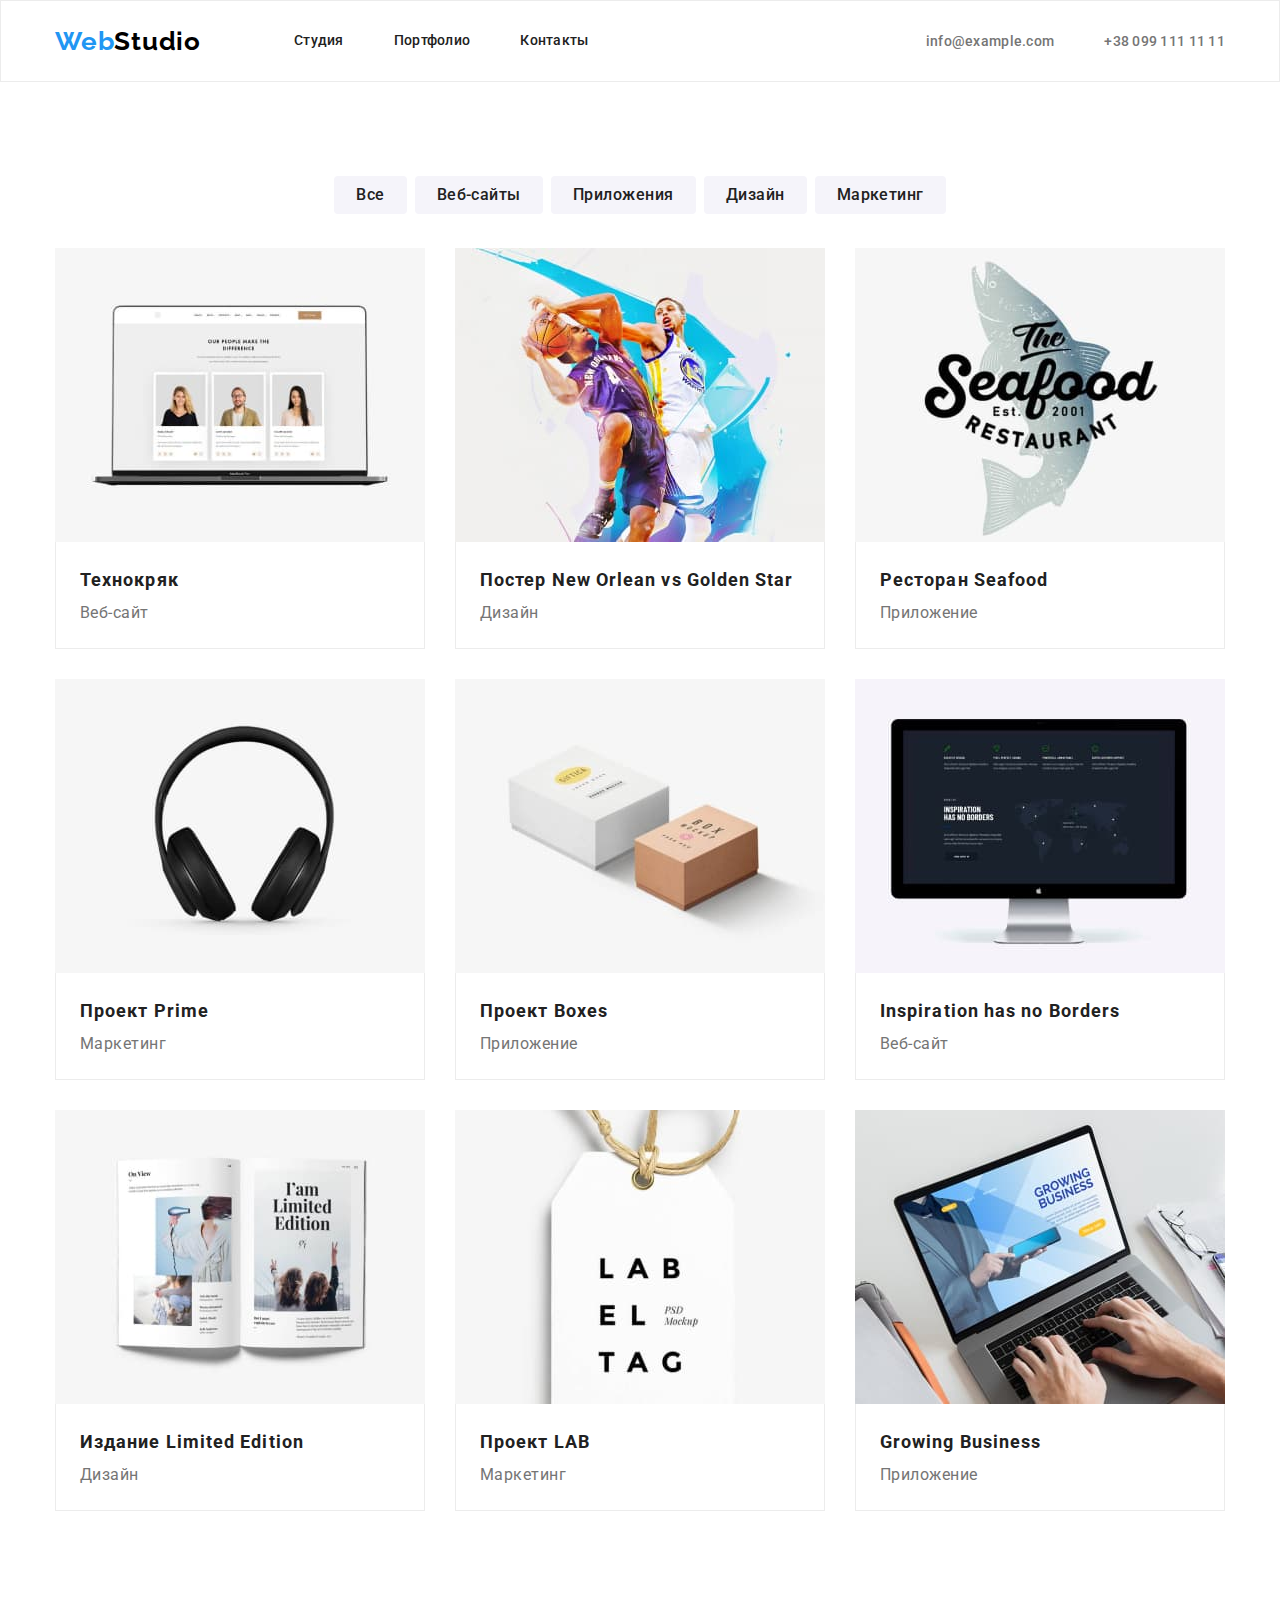
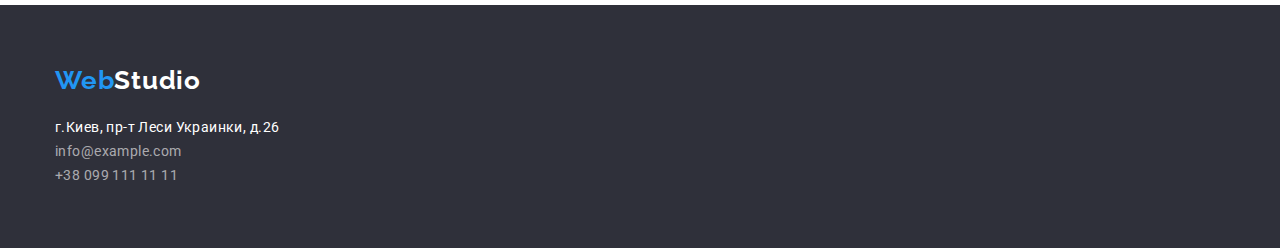
==== commit 0fde344e: "trytiger" ====
--- a/portfolio.html
+++ b/portfolio.html
@@ -17,17 +17,17 @@
 <body>
     <!--Header-->
     <header class="line">
-        <div class="container">
+        <div class="container header-container">
             <a href="#" class="logo"><span class="web">Web</span><span class="studio-black">Studio</span></a>
             <nav>
-                <ul>
+                <ul class="header-list">
                     <li><a class="menu-navigation" href="index.html">Студия</a></li>
                     <li><a class="menu-navigation" href="#">Портфолио</a></li>
                     <li><a class="menu-navigation" href="#">Контакты</a></li>
                 </ul>
             </nav>
-            <ul>
-                <li><a class="contacts" href="mailto:info@example.com">info@example.com</a></li>
+            <ul class="contacts-menu">
+                <li><a class="contacts contacts-mail" href="mailto:info@example.com">info@example.com</a></li>
                 <li><a class="contacts" href="tel:+380991111111">+38 099 111 11 11</a></li>
             </ul>
         </div>
@@ -38,9 +38,9 @@
         <!--Section 1-->
         <section class="section">
             <div class="container">
-                <h1 hidden>Фильтры</h1>
+                <h1 class="visually-hidden">Фильтры</h1>
                 <div>
-                    <ul>
+                    <ul class="portfolio-filters">
                         <li><button type="button" class="buttons">Все</button></li>
                         <li><button type="button" class="buttons">Веб-сайты</button></li>
                         <li><button type="button" class="buttons">Приложения</button></li>
@@ -48,76 +48,76 @@
                         <li><button type="button" class="buttons">Маркетинг</button></li>
                     </ul>
                 </div>
-                <ul>
+                <ul class="container-projects">
                     <!-- Фото технокряка -->
                     <li>
                         <img src="./images/project1.jpg" alt="Технокряк Веб-сайт" width="370" />
-                        <div class="borders">
+                        <div class="borders card-info">
                         <h2 class="projects">Технокряк</h2>
                         <p class="product">Веб-сайт</p>
                     </div>
                     </li>
                     <!-- Фото лого постера -->
-                    <li>
+                    <li class="portfolio-card">
                         <img src="./images/project2.jpg" alt="Постер New Orlean vs Golden Star Дизайн" width="370" />
-                        <div class="borders">
+                        <div class="borders card-info">
                         <h2 class="projects">Постер New Orlean vs Golden Star</h2>
                         <p class="product">Дизайн</p>
                     </div>
                     </li>
                     <!-- Фото лого ресторана -->
-                    <li>
+                    <li class="portfolio-card">
                         <img src="./images/project3.jpg" alt="Ресторан Seafood Приложение" width="370" />
-                        <div class="borders">
+                        <div class="borders card-info">
                         <h2 class="projects">Ресторан Seafood</h2>
                         <p class="product">Приложение</p>
                     </div>
                     </li>
                     <!-- Фото наушников -->
-                    <li>
+                    <li class="portfolio-card">
                         <img src="./images/project4.jpg" alt="Проект Prime Маркетинг Наушники" width="370" />
-                        <div class="borders">
+                        <div class="borders card-info">
                         <h2 class="projects">Проект Prime</h2>
                         <p class="product">Маркетинг</p>
                     </div>
                     </li>
                     <!-- Фото коробок -->
-                    <li>
+                    <li class="portfolio-card">
                         <img src="./images/project5.jpg" alt="Проект Boxes Приложение Коробки" width="370" />
-                        <div class="borders">
+                        <div class="borders card-info">
                         <h2 class="projects">Проект Boxes</h2>
                         <p class="product">Приложение</p>
                     </div>
                     </li>
                     <!-- Фото монитора -->
-                    <li>
+                    <li class="portfolio-card">
                         <img src="./images/project6.jpg" alt="Inspiration has no Borders Веб-сайт Монитор"
                             width="370" />
-                            <div class="borders">
+                            <div class="borders card-info">
                         <h2 class="projects">Inspiration has no Borders</h2>
                         <p class="product">Веб-сайт</p>
                     </div>
                     </li>
                     <!-- Фото книги -->
-                    <li>
+                    <li class="portfolio-card">
                         <img src="./images/project7.jpg" alt="Издание Limited Edition Дизайн Книга" width="370" />
-                        <div class="borders">
+                        <div class="borders card-info">
                         <h2 class="projects">Издание Limited Edition</h2>
                         <p class="product">Дизайн</p>
                         </div>
                     </li>
                     <!-- Фото ярлыка -->
-                    <li>
+                    <li class="portfolio-card">
                         <img src="./images/project8.jpg" alt="Проект LAB Маркетинг Ярлык" width="370" />
-                        <div class="borders">
+                        <div class="borders card-info">
                         <h2 class="projects">Проект LAB</h2>
                         <p class="product">Маркетинг</p>
                     </div>
                     </li>
                     <!-- Фото ноутбука -->
-                    <li>
+                    <li class="portfolio-card">
                         <img src="./images/project9.jpg" alt="Growing Business Приложение Ноутбук" width="370" />
-                        <div class="borders">
+                        <div class="borders card-info">
                         <h2 class="projects">Growing Business</h2>
                         <p class="product">Приложение</p>
                     </div>
@@ -128,10 +128,10 @@
     </main>
     <!-- Footer -->
     <footer>
-        <div class="container">
+        <div class="container footer-container">
             <a href="#" class="logo"><span class="web">Web</span><span class="studio-white">Studio</span></a>
             <address class="footer-address">
-                <p class="footer-text">г.Киев, пр-т Леси Украинки, д.26</p>
+                <p class="footer-text address-container">г.Киев, пр-т Леси Украинки, д.26</p>
                 <a href="mailto:info@example.com" class="footer-link">info@example.com</a> <br>
                 <a href="tel:+380991111111" class="footer-link">+38 099 111 11 11</a>
             </address>
--- a/css/styles.css
+++ b/css/styles.css
@@ -278,23 +278,26 @@
 .container-team {
     display: flex;
     justify-content: space-between;
+    margin-top: 50px;
+}
+
+.my-team {
+    font-weight: 700;
+    font-size: 36px;
+    line-height: 1.16;
+    text-decoration: none;
+    color: var(--black-text);
+    text-align: center;
+    letter-spacing: 0.03em;
+}
+
+.team-background {
+    background-color: var(--light-background);
+}
+
+.card {
     box-shadow: 0px 1px 3px rgba(0, 0, 0, 0.12), 0px 1px 1px rgba(0, 0, 0, 0.14), 0px 2px 1px rgba(0, 0, 0, 0.2);
     border-radius: 0px 0px 4px 4px;
-    margin-top: 50px;
-}
-
-.my-team {
-    font-weight: 700;
-    font-size: 36px;
-    line-height: 1.16;
-    text-decoration: none;
-    color: var(--black-text);
-    text-align: center;
-    letter-spacing: 0.03em;
-}
-
-.team-background {
-    background-color: var(--light-background);
 }
 
 .member {
@@ -305,6 +308,7 @@
     color: var(--black-text);
     text-align: center;
     letter-spacing: 0.03em;
+    margin-bottom: 10px;
 }
 
 .position {
@@ -314,17 +318,42 @@
     text-align: center;
     letter-spacing: 0.03em;
 }
-
+.card>img {
+    display: block;
+}
 .borders {
     padding: auto;
-    border-left: 1px solid #ECECEC;;
+    border-left: 1px solid #ECECEC;
     border-right: 1px solid #ECECEC;
     border-bottom: 1px solid #ECECEC;
+    padding: 30px 0;
 }
 
 /* PORTFOLIO */
 
+.visually-hidden {
+    position: absolute;
+    width: 1px;
+    height: 1px;
+    margin: -1px;
+    border: 0;
+    padding: 0;
+  
+    white-space: nowrap;
+    clip-path: inset(100%);
+    clip: rect(0 0 0 0);
+    overflow: hidden;
+}
+
 /* buttons */
+
+.portfolio-filters {
+    display: flex;
+    justify-content: center;
+    gap: 8px;
+    margin-bottom: 34px;
+}
+
 .buttons {
     font-family: Roboto, Raleway, sans-serif;
     text-align: center;
@@ -337,11 +366,14 @@
     cursor: pointer;
     border-radius: 4px;
     letter-spacing: 0.03em;
+    border: transparent;
+    padding: 6px 22px;
 }
 
 .buttons:hover {
     background-color: var(--active-text);
     color: var(--white-text);
+    box-shadow: 0px 3px 1px rgba(0, 0, 0, 0.1), 0px 1px 2px rgba(0, 0, 0, 0.08), 0px 2px 2px rgba(0, 0, 0, 0.12);
 }
 
 .buttons:focus {
@@ -353,6 +385,24 @@
 .buttons:active {
     background-color: var(--active-text);
     color: var(--white-text);
+}
+
+.container-projects {
+    display: flex;
+    flex-wrap: wrap;
+    gap: 30px;
+}
+
+.container-projects img {
+    display: block;
+}
+
+.portfolio-card {
+    flex-basis: calc((100% - 60px) / 3);
+}
+
+.card-info {
+    padding: 20px 24px;
 }
 
 /* projects */
@@ -377,10 +427,22 @@
 background-color: var(--dark-background);
 }
 
+.footer-container {
+    display: block;
+    padding-top: 60px;
+    padding-bottom: 60px;
+}
+
 .footer-address {
     font-style: normal;
 }
 
+.address-container {
+    padding-top: 20px;
+    display: block;
+    gap: 9px;
+}
+
 .footer-text {
     font-size: 14px;
     line-height: 1.71;
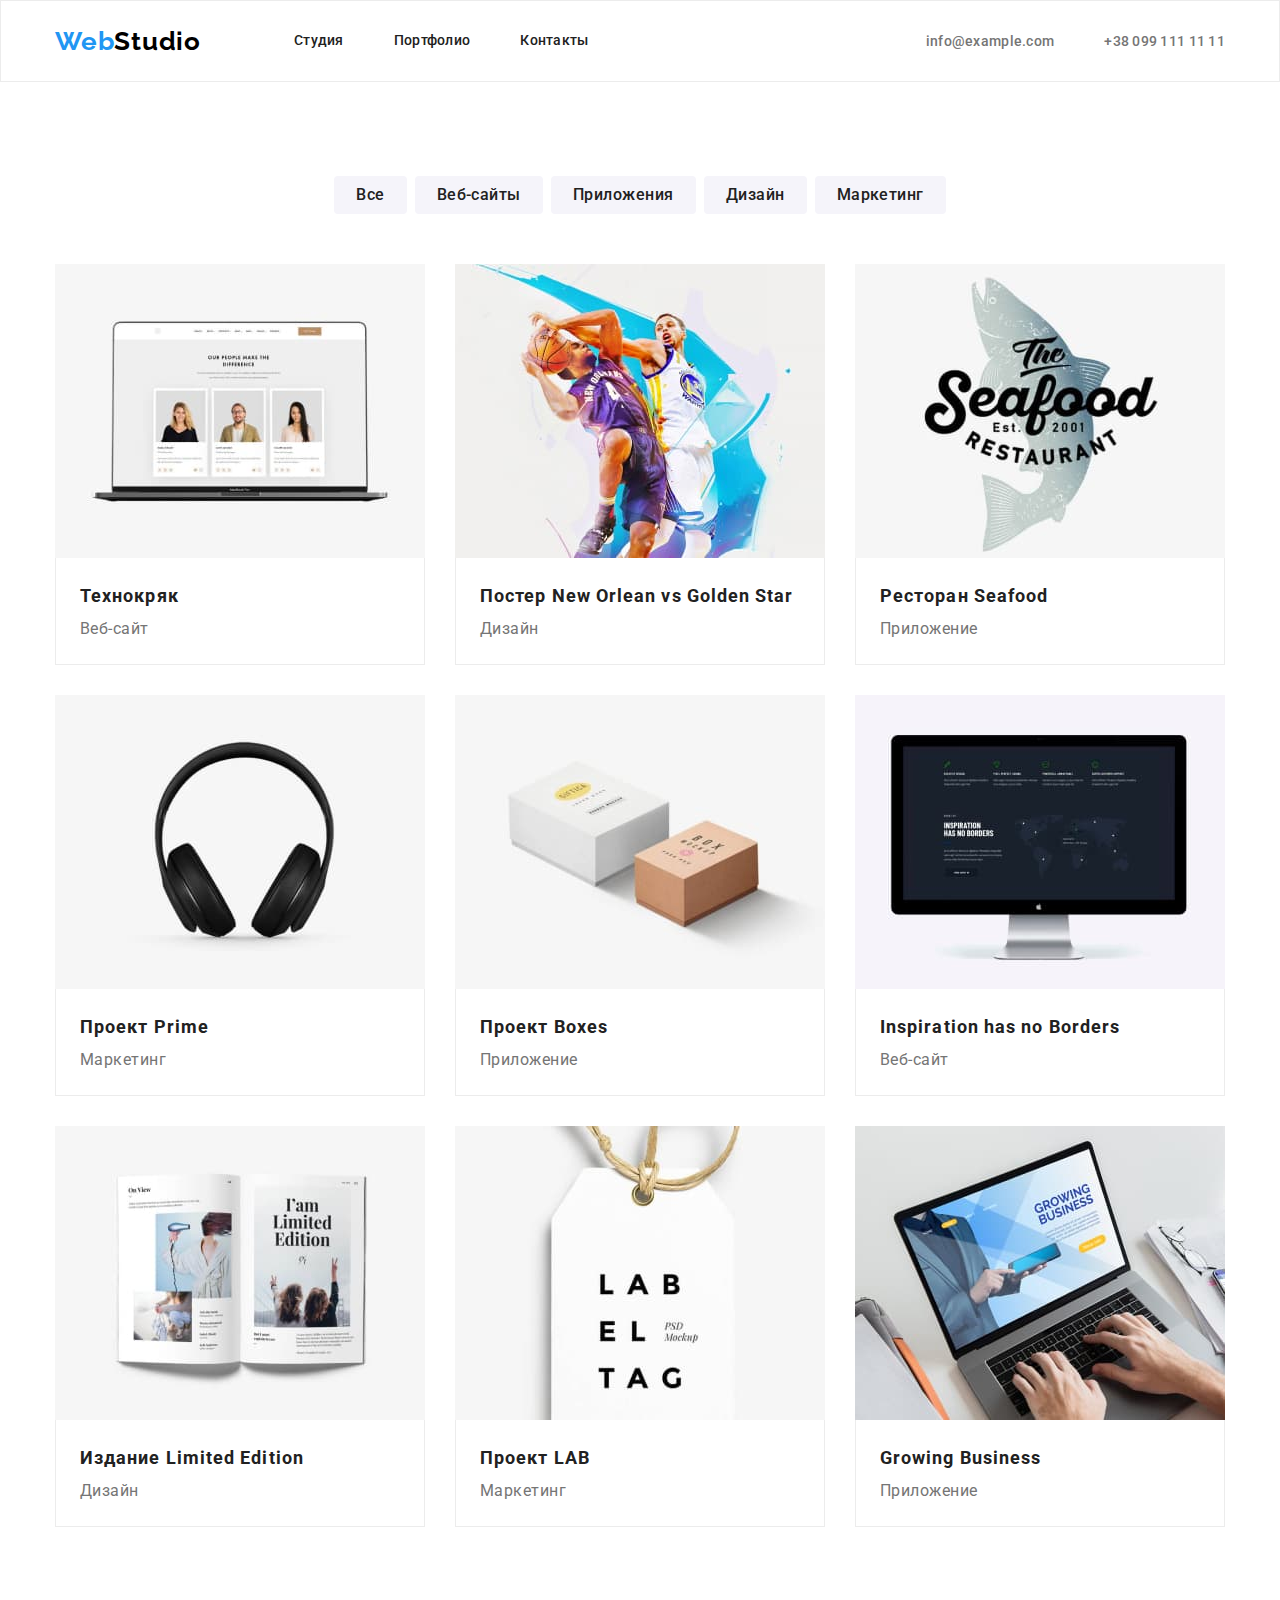
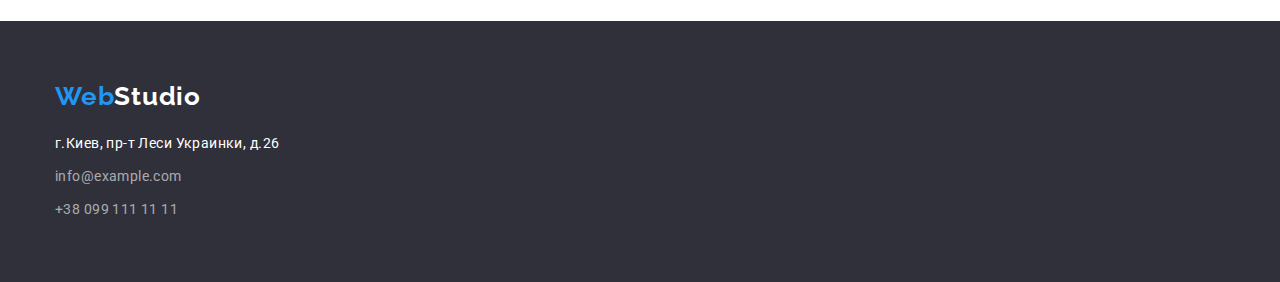
==== commit 6af7e828: "try1007" ====
--- a/portfolio.html
+++ b/portfolio.html
@@ -21,9 +21,9 @@
             <a href="#" class="logo"><span class="web">Web</span><span class="studio-black">Studio</span></a>
             <nav>
                 <ul class="header-list">
-                    <li><a class="menu-navigation" href="index.html">Студия</a></li>
-                    <li><a class="menu-navigation" href="#">Портфолио</a></li>
-                    <li><a class="menu-navigation" href="#">Контакты</a></li>
+                    <li class="list-item"><a class="menu-navigation" href="index.html">Студия</a></li>
+                    <li class="list-item"><a class="menu-navigation" href="#">Портфолио</a></li>
+                    <li class="list-item"><a class="menu-navigation" href="#">Контакты</a></li>
                 </ul>
             </nav>
             <ul class="contacts-menu">
@@ -39,7 +39,6 @@
         <section class="section">
             <div class="container">
                 <h1 class="visually-hidden">Фильтры</h1>
-                <div>
                     <ul class="portfolio-filters">
                         <li><button type="button" class="buttons">Все</button></li>
                         <li><button type="button" class="buttons">Веб-сайты</button></li>
@@ -47,80 +46,79 @@
                         <li><button type="button" class="buttons">Дизайн</button></li>
                         <li><button type="button" class="buttons">Маркетинг</button></li>
                     </ul>
-                </div>
-                <ul class="container-projects">
+                <ul class="block-projects">
                     <!-- Фото технокряка -->
                     <li>
                         <img src="./images/project1.jpg" alt="Технокряк Веб-сайт" width="370" />
                         <div class="borders card-info">
-                        <h2 class="projects">Технокряк</h2>
-                        <p class="product">Веб-сайт</p>
-                    </div>
+                            <h2 class="projects">Технокряк</h2>
+                            <p class="product">Веб-сайт</p>
+                        </div>
                     </li>
                     <!-- Фото лого постера -->
                     <li class="portfolio-card">
                         <img src="./images/project2.jpg" alt="Постер New Orlean vs Golden Star Дизайн" width="370" />
                         <div class="borders card-info">
-                        <h2 class="projects">Постер New Orlean vs Golden Star</h2>
-                        <p class="product">Дизайн</p>
-                    </div>
+                            <h2 class="projects">Постер New Orlean vs Golden Star</h2>
+                            <p class="product">Дизайн</p>
+                        </div>
                     </li>
                     <!-- Фото лого ресторана -->
                     <li class="portfolio-card">
                         <img src="./images/project3.jpg" alt="Ресторан Seafood Приложение" width="370" />
                         <div class="borders card-info">
-                        <h2 class="projects">Ресторан Seafood</h2>
-                        <p class="product">Приложение</p>
-                    </div>
+                            <h2 class="projects">Ресторан Seafood</h2>
+                            <p class="product">Приложение</p>
+                        </div>
                     </li>
                     <!-- Фото наушников -->
                     <li class="portfolio-card">
                         <img src="./images/project4.jpg" alt="Проект Prime Маркетинг Наушники" width="370" />
                         <div class="borders card-info">
-                        <h2 class="projects">Проект Prime</h2>
-                        <p class="product">Маркетинг</p>
-                    </div>
+                            <h2 class="projects">Проект Prime</h2>
+                            <p class="product">Маркетинг</p>
+                        </div>
                     </li>
                     <!-- Фото коробок -->
                     <li class="portfolio-card">
                         <img src="./images/project5.jpg" alt="Проект Boxes Приложение Коробки" width="370" />
                         <div class="borders card-info">
-                        <h2 class="projects">Проект Boxes</h2>
-                        <p class="product">Приложение</p>
-                    </div>
+                            <h2 class="projects">Проект Boxes</h2>
+                            <p class="product">Приложение</p>
+                        </div>
                     </li>
                     <!-- Фото монитора -->
                     <li class="portfolio-card">
                         <img src="./images/project6.jpg" alt="Inspiration has no Borders Веб-сайт Монитор"
                             width="370" />
-                            <div class="borders card-info">
-                        <h2 class="projects">Inspiration has no Borders</h2>
-                        <p class="product">Веб-сайт</p>
-                    </div>
+                        <div class="borders card-info">
+                            <h2 class="projects">Inspiration has no Borders</h2>
+                            <p class="product">Веб-сайт</p>
+                        </div>
                     </li>
                     <!-- Фото книги -->
                     <li class="portfolio-card">
                         <img src="./images/project7.jpg" alt="Издание Limited Edition Дизайн Книга" width="370" />
                         <div class="borders card-info">
-                        <h2 class="projects">Издание Limited Edition</h2>
-                        <p class="product">Дизайн</p>
+                            <h2 class="projects">Издание Limited Edition</h2>
+                            <p class="product">Дизайн</p>
                         </div>
                     </li>
                     <!-- Фото ярлыка -->
                     <li class="portfolio-card">
                         <img src="./images/project8.jpg" alt="Проект LAB Маркетинг Ярлык" width="370" />
                         <div class="borders card-info">
-                        <h2 class="projects">Проект LAB</h2>
-                        <p class="product">Маркетинг</p>
-                    </div>
+                            <h2 class="projects">Проект LAB</h2>
+                            <p class="product">Маркетинг</p>
+                        </div>
                     </li>
                     <!-- Фото ноутбука -->
                     <li class="portfolio-card">
                         <img src="./images/project9.jpg" alt="Growing Business Приложение Ноутбук" width="370" />
                         <div class="borders card-info">
-                        <h2 class="projects">Growing Business</h2>
-                        <p class="product">Приложение</p>
-                    </div>
+                            <h2 class="projects">Growing Business</h2>
+                            <p class="product">Приложение</p>
+                        </div>
                     </li>
                 </ul>
             </div>
@@ -131,8 +129,8 @@
         <div class="container footer-container">
             <a href="#" class="logo"><span class="web">Web</span><span class="studio-white">Studio</span></a>
             <address class="footer-address">
-                <p class="footer-text address-container">г.Киев, пр-т Леси Украинки, д.26</p>
-                <a href="mailto:info@example.com" class="footer-link">info@example.com</a> <br>
+                <p class="footer-text">г.Киев, пр-т Леси Украинки, д.26</p>
+                <a href="mailto:info@example.com" class="footer-link">info@example.com</a> 
                 <a href="tel:+380991111111" class="footer-link">+38 099 111 11 11</a>
             </address>
         </div>
--- a/css/styles.css
+++ b/css/styles.css
@@ -22,8 +22,8 @@
 h6,
 ul,
 p {
-  margin: 0;
-  padding: 0;
+    margin: 0;
+    padding: 0;
 }
 
 /* base settings */
@@ -45,7 +45,7 @@
     padding-right: 15px;
     margin-left: auto;
     margin-right: auto;
-  }
+}
 
 .section {
     padding: 94px 0px;
@@ -98,6 +98,14 @@
     display: flex;
 }
 
+.list-item {
+    margin-right: 50px;
+}
+
+.list-item:last-child {
+    margin-right: 0;
+  }
+
 /* navigation */
 .menu-navigation {
     font-weight: 500;
@@ -107,7 +115,6 @@
     color: var(--black-text);
     letter-spacing: 0.02em;
     display: block;
-    margin-right: 50px;
     padding-top: 32px;
     padding-bottom: 32px;
 }
@@ -177,10 +184,12 @@
 /* STUDIO */
 
 /* hero */
+
 .hero {
     background-color: var(--dark-background);
-}
-    
+    padding-top: 200px;
+    padding-bottom: 200px;
+}
 
 .hero-slogan {
     font-weight: 900;
@@ -239,6 +248,10 @@
     justify-content: space-between;
 }
 
+.without-padding-bottom {
+    padding-bottom: 0;
+}
+
 .title {
     font-weight: 700;
     font-size: 14px;
@@ -248,6 +261,7 @@
     letter-spacing: 0.03em;
     text-transform: uppercase;
     width: 270px;
+    margin-bottom: 10px;
 }
 
 .text {
@@ -263,6 +277,10 @@
     justify-content: space-between;
     background-color: var(--ultra-light-backgroud);
     margin-top: 50px;
+}
+
+.container-activity img {
+    display: block;
 }
 
 .activity {
@@ -318,9 +336,11 @@
     text-align: center;
     letter-spacing: 0.03em;
 }
+
 .card>img {
     display: block;
 }
+
 .borders {
     padding: auto;
     border-left: 1px solid #ECECEC;
@@ -338,7 +358,7 @@
     margin: -1px;
     border: 0;
     padding: 0;
-  
+
     white-space: nowrap;
     clip-path: inset(100%);
     clip: rect(0 0 0 0);
@@ -351,7 +371,7 @@
     display: flex;
     justify-content: center;
     gap: 8px;
-    margin-bottom: 34px;
+    margin-bottom: 50px;
 }
 
 .buttons {
@@ -387,13 +407,13 @@
     color: var(--white-text);
 }
 
-.container-projects {
+.block-projects {
     display: flex;
     flex-wrap: wrap;
     gap: 30px;
 }
 
-.container-projects img {
+.block-projects img {
     display: block;
 }
 
@@ -424,7 +444,7 @@
 /* FOOTER */
 
 footer {
-background-color: var(--dark-background);
+    background-color: var(--dark-background);
 }
 
 .footer-container {
@@ -435,12 +455,10 @@
 
 .footer-address {
     font-style: normal;
-}
-
-.address-container {
-    padding-top: 20px;
-    display: block;
+    display: flex;
+    flex-direction: column;
     gap: 9px;
+    margin-top: 20px;
 }
 
 .footer-text {
